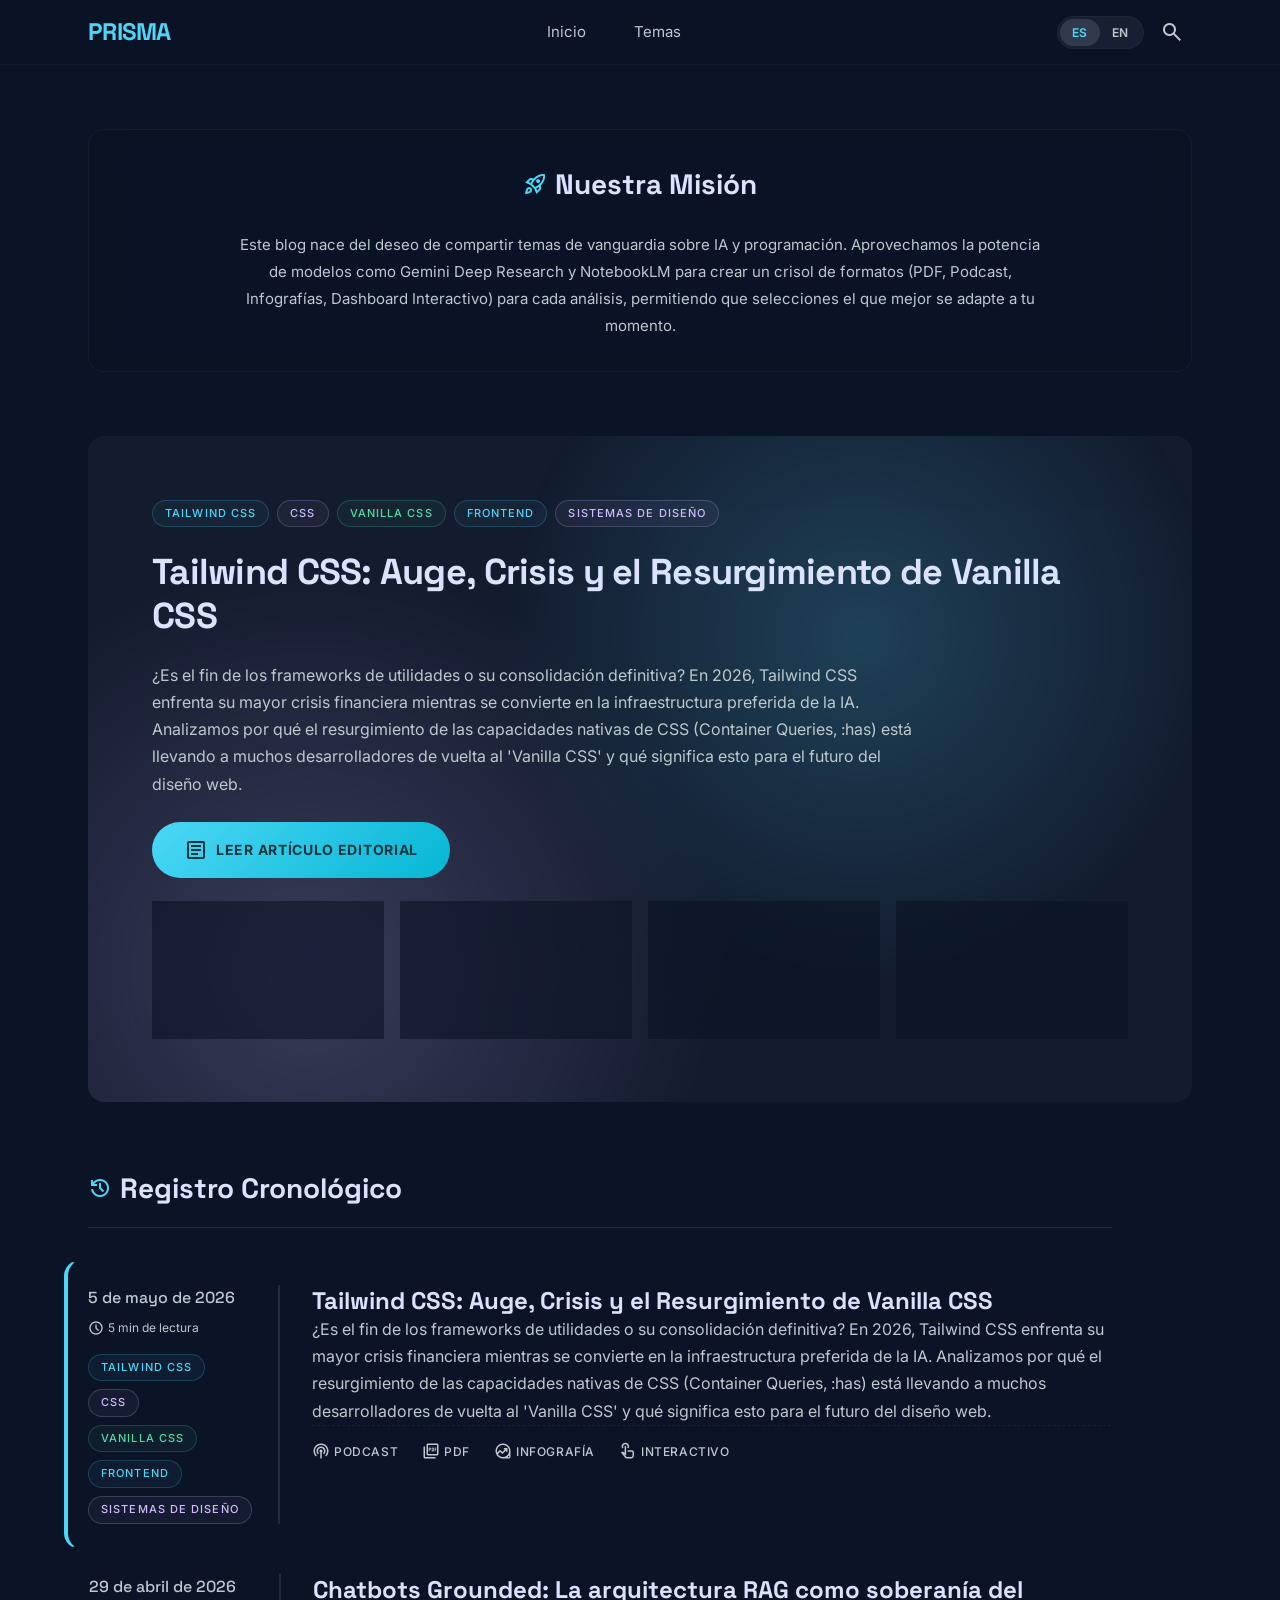
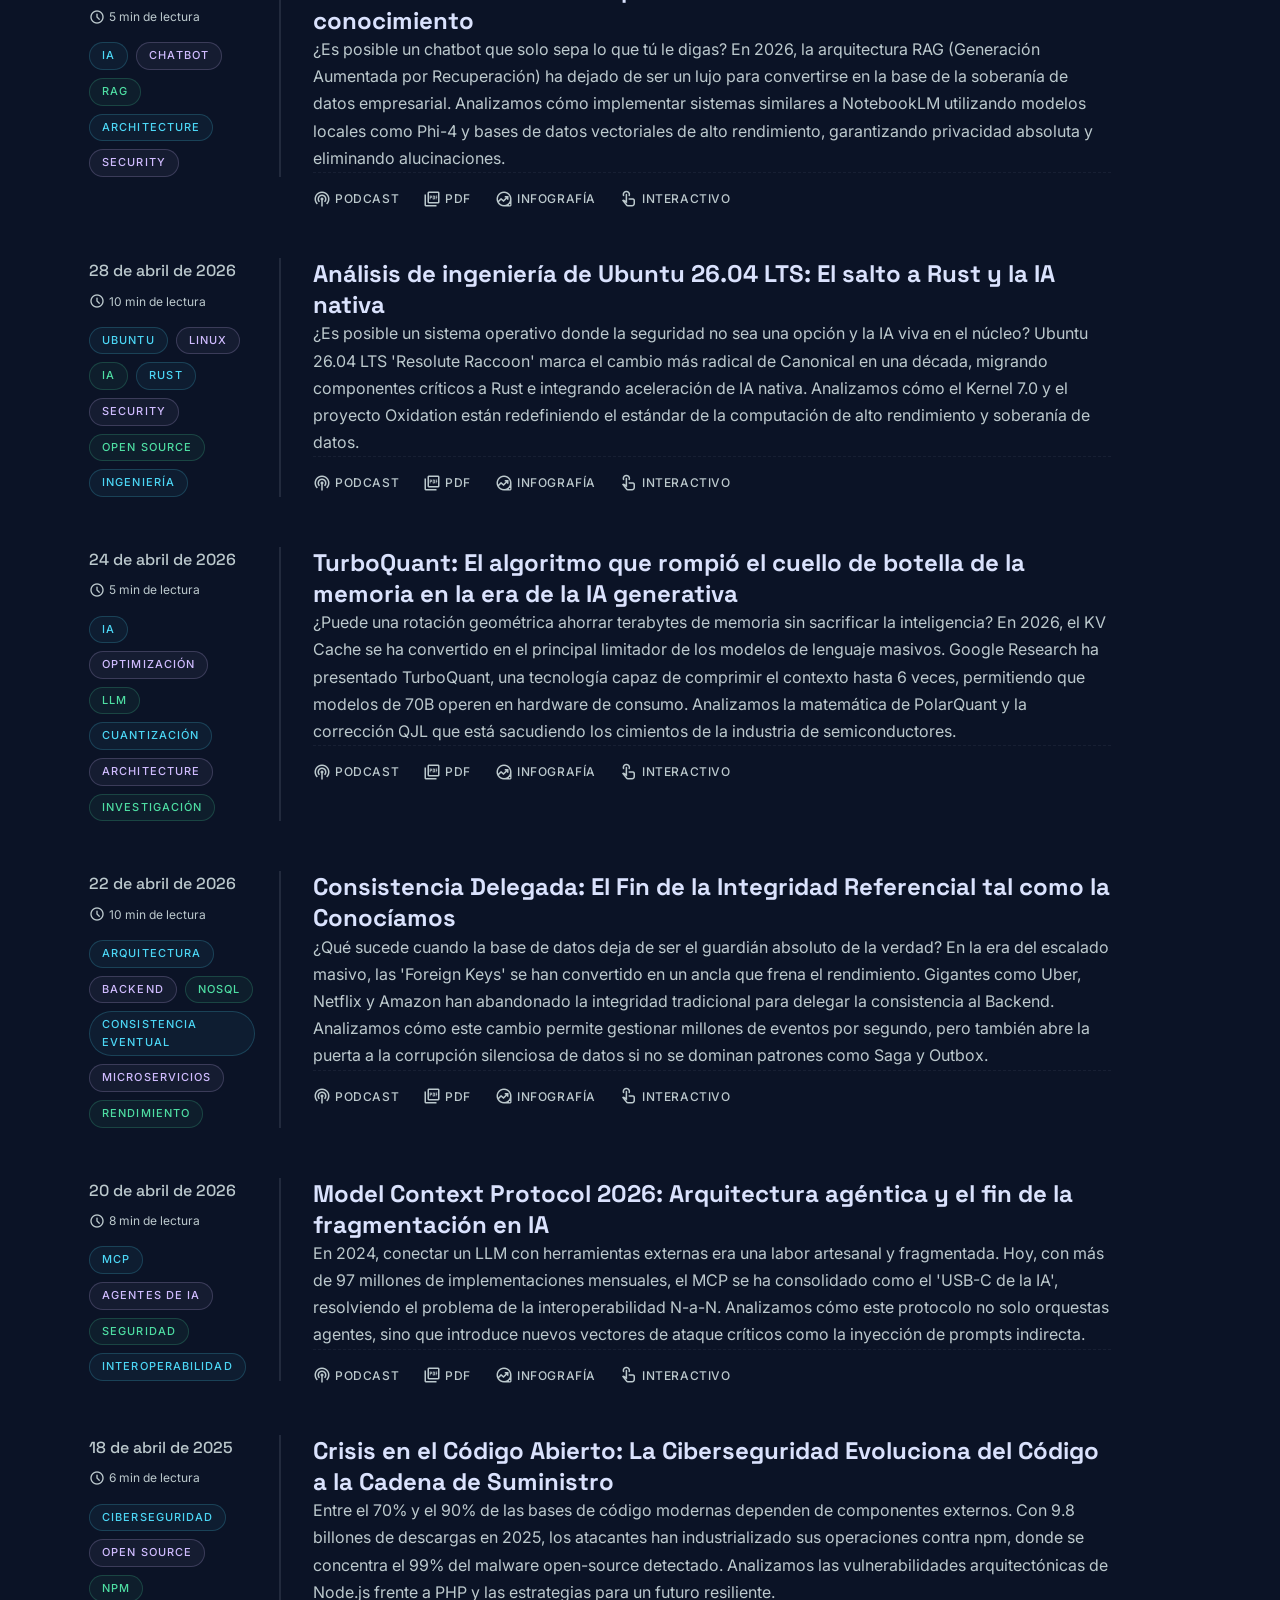
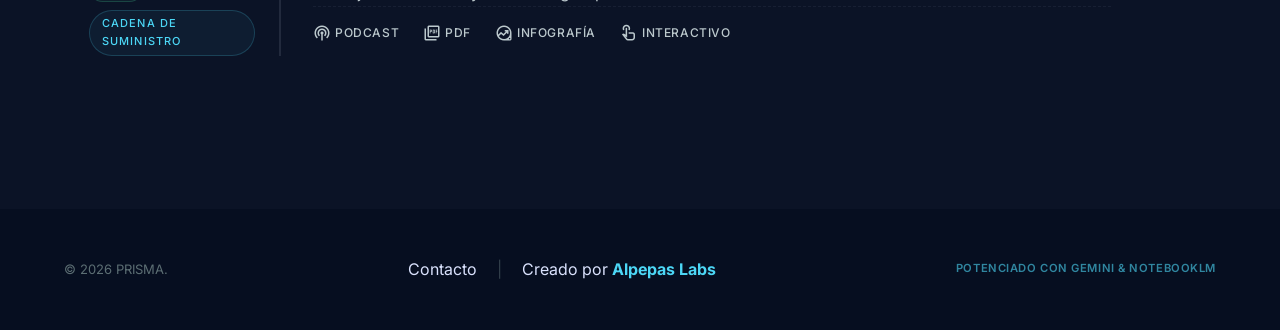
==== index.html @ 05cab22c "feat: add date filtering to topics page, optimize caching strategy with _headers and updated Service" ====
<!DOCTYPE html>
<html lang="es">
<head>
  <meta charset="utf-8" />
  <meta name="viewport" content="width=device-width, initial-scale=1.0" />
  <title id="page-title">PRISMA — Análisis Técnico en Programación e IA</title>
  <meta name="description" content="PRISMA es una biblioteca digital de análisis técnicos sobre programación e inteligencia artificial. Contenido disponible en múltiples formatos: artículo, podcast, PDF e infografía." id="meta-desc" />

  <!-- Open Graph / Social Media -->
  <meta property="og:type" content="website" />
  <meta property="og:title" content="PRISMA — Análisis Técnico en Programación e IA" id="og-title" />
  <meta property="og:description" content="Biblioteca digital de análisis técnicos sobre programación e inteligencia artificial." id="og-desc" />
  <meta property="og:url" content="https://prisma.alpepaslabs.com/" id="og-url" />
  <meta property="og:image" content="https://prisma.alpepaslabs.com/assets/logo.png" id="og-image" />
  <meta property="og:image:width" content="1200" />
  <meta property="og:image:height" content="630" />
  <link rel="canonical" href="https://prisma.alpepaslabs.com/" />
  
  <meta name="twitter:card" content="summary_large_image" />
  <meta name="twitter:title" content="PRISMA — Análisis Técnico en Programación e IA" id="tw-title" />
  <meta name="twitter:description" content="Biblioteca digital de análisis técnicos sobre programación e inteligencia artificial." id="tw-desc" />
  <meta name="twitter:image" content="https://prisma.alpepaslabs.com/assets/logo.png" id="tw-image" />

  <!-- Fonts & Icons -->
  <link rel="preconnect" href="https://fonts.googleapis.com" />
  <link rel="preconnect" href="https://fonts.gstatic.com" crossorigin />

  <!-- Fonts -->
  <link rel="preconnect" href="https://fonts.googleapis.com">
  <link rel="preconnect" href="https://fonts.gstatic.com" crossorigin>
  <link href="https://fonts.googleapis.com/css2?family=Inter:wght@400;500;600&family=Space+Grotesk:wght@400;500;600;700&display=swap" rel="stylesheet">

  <link href="https://fonts.googleapis.com/css2?family=Material+Symbols+Outlined:wght,FILL@100..700,0..1&display=swap" rel="stylesheet" />

  <!-- Favicons -->
  <link rel="icon" type="image/png" href="assets/favicon.png?v=1" />
  <link rel="apple-touch-icon" href="assets/logo.png?v=1" />

  <link rel="manifest" href="manifest.json" />
  <meta name="theme-color" content="#0a0c10" />

  <!-- Styles -->
  <link rel="stylesheet" href="css/styles.css?v=27" />
</head>
<body data-page="home">

  <div id="app-header"></div>

  <!-- Mission Section -->
  <section class="site-main" style="padding-bottom: 0;">
    <div class="glass-panel" style="padding: var(--space-xl); border-radius: var(--radius-xl); border: 1px solid rgba(61, 73, 76, 0.2); text-align: center;">
      <h2 class="section-title" style="justify-content: center; border: none; margin-bottom: var(--space-sm);">
        <span class="material-symbols-outlined">rocket_launch</span>
        <span data-i18n="mission_title">Nuestra Misión</span>
      </h2>
      <p style="color: var(--on-surface-variant); max-width: 800px; margin: 0 auto; line-height: 1.8; font-size: 0.9375rem;" data-i18n="mission_text">
        Este blog nace del deseo de compartir temas de vanguardia sobre IA y programación...
      </p>
    </div>
  </section>

  <!-- Main Content -->
  <main class="site-main">
    <!-- Hero: Featured Article -->
    <section class="hero" id="hero-section" aria-label="Featured Article">
      <!-- Skeleton shown until JS renders content -->
      <div class="skeleton-hero" id="hero-skeleton">
        <div class="skeleton skeleton-tag"></div>
        <div class="skeleton skeleton-title"></div>
        <div class="skeleton skeleton-title-2"></div>
        <div class="skeleton skeleton-summary"></div>
        <div class="skeleton skeleton-summary-2"></div>
        <div class="skeleton skeleton-button"></div>
        <div class="skeleton-formats">
          <div class="skeleton skeleton-format-card"></div>
          <div class="skeleton skeleton-format-card"></div>
          <div class="skeleton skeleton-format-card"></div>
          <div class="skeleton skeleton-format-card"></div>
        </div>
      </div>
    </section>

    <!-- Chronological Log -->
    <section class="chrono-log" aria-label="Article List">
      <h2 class="section-title">
        <span class="material-symbols-outlined">history</span>
        <span data-i18n="section_chronolog">Registro Cronológico</span>
      </h2>
      <div id="chrono-log-list">
        <!-- Skeleton entries -->
        <div class="skeleton-entry" id="chrono-skeleton">
          <div class="skeleton skeleton-meta"></div>
          <div class="skeleton skeleton-h3"></div>
          <div class="skeleton skeleton-line"></div>
          <div class="skeleton skeleton-line-2"></div>
        </div>
        <div class="skeleton-entry">
          <div class="skeleton skeleton-meta"></div>
          <div class="skeleton skeleton-h3" style="width:55%"></div>
          <div class="skeleton skeleton-line"></div>
          <div class="skeleton skeleton-line-2" style="width:65%"></div>
        </div>
        <div class="skeleton-entry">
          <div class="skeleton skeleton-meta"></div>
          <div class="skeleton skeleton-h3" style="width:65%"></div>
          <div class="skeleton skeleton-line"></div>
          <div class="skeleton skeleton-line-2" style="width:50%"></div>
        </div>
      </div>
    </section>
  </main>

  <div id="app-footer"></div>

  <!-- Scripts -->
  <script>
    if ('serviceWorker' in navigator) {
      window.addEventListener('load', () => {
        navigator.serviceWorker.register('/sw.js').catch(err => console.error('SW error', err));
      });
    }
  </script>
  <script src="js/i18n.js?v=27"></script>
  <script type="module" src="js/app.js?v=27"></script>
</body>
</html>
---- css/styles.css ----
/* ============================================
   PRISMA — Design System "The Neon Library"
   ============================================ */

/* --- Google Fonts --- */


/* --- Design Tokens --- */
:root {
  /* Colors - Foundation */
  --background: #0b1326;
  --surface: #0b1326;
  --surface-dim: #0b1326;
  --surface-container-lowest: #060e20;
  --surface-container-low: #131b2e;
  --surface-container: #171f33;
  --surface-container-high: #222a3d;
  --surface-container-highest: #2d3449;
  --surface-bright: #31394d;
  --surface-variant: #2d3449;

  /* Colors - Accents */
  --primary: #4cd7f6;           /* Cyan Spark */
  --primary-container: #06b6d4;
  --on-primary: #003640;
  --on-primary-container: #00424f;

  --secondary: #d0bcff;         /* Electric Orchid */
  --secondary-container: #571bc1;
  --on-secondary: #3c0091;

  --tertiary: #4edea3;          /* Code Emerald */
  --tertiary-container: #1bbd85;
  --on-tertiary: #003824;

  /* Colors - Text */
  --on-surface: #dae2fd;
  --on-surface-variant: #bcc9cd;
  --on-background: #dae2fd;

  /* Colors - Utility */
  --outline: #5c6e73;
  --outline-variant: #3d494c;
  
  --error: #ffb4ab;
  --on-error: #690005;
  --success: #2dd4bf;
  --on-success: #003730;
  --warning: #fde68a;
  --on-warning: #453700;
  --error-container: #93000a;
  --inverse-surface: #dae2fd;
  --inverse-on-surface: #283044;
  --inverse-primary: #00687a;
  --surface-tint: #4cd7f6;

  /* Typography */
  --font-headline: 'Space Grotesk', sans-serif;
  --font-body: 'Inter', sans-serif;
  --font-label: 'Inter', sans-serif;

  /* Spacing */
  --space-xs: 0.25rem;
  --space-sm: 0.5rem;
  --space-md: 1rem;
  --space-lg: 1.5rem;
  --space-xl: 2rem;
  --space-2xl: 3rem;
  --space-3xl: 4rem;

  /* Text Sizes */
  --text-xs: 0.75rem;
  --text-sm: 0.875rem;
  --text-base: 1rem;
  --text-lg: 1.125rem;
  --text-xl: 1.25rem;
  --text-2xl: 1.5rem;
  --text-3xl: 1.875rem;
  --text-4xl: 2.25rem;

  /* Border Radius */
  --radius-sm: 0.25rem;
  --radius-md: 0.5rem;
  --radius-lg: 0.75rem;
  --radius-xl: 1rem;
  --radius-full: 9999px;

  /* Shadows */
  --shadow-ambient: 0 20px 40px rgba(6, 14, 32, 0.4);
  --shadow-glow-primary: 0 0 20px rgba(76, 215, 246, 0.4);
  --shadow-glow-primary-subtle: 0 0 20px rgba(76, 215, 246, 0.15);

  /* Transitions */
  --transition-fast: 150ms ease;
  --transition-normal: 300ms ease;
  --transition-slow: 500ms ease;

  /* Layout */
  --max-width: 72rem;
  --header-height: 4rem;
}

/* --- Reset & Base --- */
*,
*::before,
*::after {
  box-sizing: border-box;
  margin: 0;
  padding: 0;
}

html {
  scroll-behavior: smooth;
  -webkit-font-smoothing: antialiased;
  -moz-osx-font-smoothing: grayscale;
}

body {
  font-family: var(--font-body);
  background-color: var(--background);
  color: var(--on-surface);
  min-height: 100vh;
  display: flex;
  flex-direction: column;
  line-height: 1.6;
  overflow-x: hidden;
}

::selection {
  background-color: rgba(6, 182, 212, 0.3);
  color: var(--primary);
}

a {
  color: inherit;
  text-decoration: none;
}

img {
  max-width: 100%;
  height: auto;
  display: block;
}

button {
  font-family: inherit;
  cursor: pointer;
  border: none;
  background: none;
  color: inherit;
}

ul, ol {
  list-style: none;
}

/* --- Reading Progress Bar --- */
.reading-progress {
  position: fixed;
  top: 0;
  left: 0;
  width: 0%;
  height: 3px;
  background: linear-gradient(90deg, var(--primary), var(--secondary));
  z-index: 1000;
  transition: width 50ms linear;
}

/* --- Header --- */
.site-header {
  position: sticky;
  top: 0;
  z-index: 100;
  background-color: rgba(11, 19, 38, 0.8);
  backdrop-filter: blur(20px);
  -webkit-backdrop-filter: blur(20px);
  border-bottom: 1px solid rgba(61, 73, 76, 0.15);
}

.header-inner {
  display: flex;
  justify-content: space-between;
  align-items: center;
  padding: var(--space-md) var(--space-lg);
  max-width: var(--max-width);
  margin: 0 auto;
  width: 100%;
  height: var(--header-height);
}

.site-logo {
  font-family: var(--font-headline);
  font-size: 1.5rem;
  font-weight: 700;
  color: var(--primary);
  letter-spacing: -0.03em;
}

/* Desktop Nav */
.nav-desktop {
  display: none;
  gap: var(--space-xl);
  align-items: center;
}

.nav-link {
  font-family: var(--font-body);
  font-size: 0.9375rem;
  color: var(--on-surface-variant);
  padding: var(--space-xs) var(--space-sm);
  border-radius: var(--radius-md);
  transition: color var(--transition-normal), background-color var(--transition-normal);
  position: relative;
}

.nav-link:hover,
.nav-link.active {
  color: var(--primary);
}

.nav-link.active::after {
  content: '';
  position: absolute;
  bottom: -2px;
  left: var(--space-sm);
  right: var(--space-sm);
  height: 2px;
  background-color: var(--primary);
  border-radius: var(--radius-full);
}

/* Header Actions */
.header-actions {
  display: flex;
  align-items: center;
  gap: var(--space-sm);
}

/* Language Switcher - Glass Pill */
.lang-switcher {
  display: flex;
  align-items: center;
  background-color: rgba(34, 42, 61, 0.6);
  backdrop-filter: blur(10px);
  border-radius: var(--radius-full);
  padding: 2px;
  border: 1px solid rgba(61, 73, 76, 0.2);
}

.lang-btn {
  font-family: var(--font-label);
  font-size: 0.75rem;
  font-weight: 600;
  letter-spacing: 0.05em;
  padding: 0.375rem 0.75rem;
  border-radius: var(--radius-full);
  color: var(--on-surface-variant);
  transition: all var(--transition-fast);
}

.lang-btn.active {
  background-color: var(--surface-bright);
  color: var(--primary);
}

.lang-btn:hover:not(.active) {
  color: var(--on-surface);
}

/* Icon Button */
.icon-btn {
  display: flex;
  align-items: center;
  justify-content: center;
  width: 2.5rem;
  height: 2.5rem;
  border-radius: var(--radius-full);
  color: var(--on-surface-variant);
  transition: all var(--transition-normal);
}

.icon-btn:hover {
  color: var(--primary);
  background-color: var(--surface-container-high);
}

/* Hamburger Menu */
.hamburger {
  display: flex;
  flex-direction: column;
  gap: 5px;
  width: 24px;
  cursor: pointer;
  z-index: 200;
}

.hamburger span {
  display: block;
  width: 100%;
  height: 2px;
  background-color: var(--on-surface-variant);
  border-radius: 2px;
  transition: all var(--transition-normal);
}

.hamburger.open span:nth-child(1) {
  transform: rotate(45deg) translate(5px, 5px);
}

.hamburger.open span:nth-child(2) {
  opacity: 0;
}

.hamburger.open span:nth-child(3) {
  transform: rotate(-45deg) translate(5px, -5px);
}

/* Mobile Nav Overlay */
.nav-mobile {
  display: none;
  position: fixed;
  inset: 0;
  background-color: rgba(11, 19, 38, 0.95);
  backdrop-filter: blur(20px);
  z-index: 150;
  flex-direction: column;
  justify-content: center;
  align-items: center;
  gap: var(--space-2xl);
}

.nav-mobile.open {
  display: flex;
}

.nav-mobile .nav-link {
  font-family: var(--font-headline);
  font-size: 2rem;
  font-weight: 600;
}

/* --- Main Content --- */
.site-main {
  flex-grow: 1;
  width: 100%;
  max-width: var(--max-width);
  margin: 0 auto;
  padding: var(--space-2xl) var(--space-lg);
}

/* --- Hero Section --- */
.hero {
  position: relative;
  border-radius: var(--radius-xl);
  overflow: hidden;
  background-color: var(--surface-container-low);
  padding: var(--space-3xl) var(--space-xl);
  display: flex;
  flex-direction: column;
  gap: var(--space-2xl);
  isolation: isolate;
  margin-bottom: var(--space-3xl);
}

.hero-bg {
  position: absolute;
  inset: 0;
  z-index: -1;
  opacity: 0.2;
  pointer-events: none;
  background-image:
    radial-gradient(circle at 70% 30%, var(--primary) 0%, transparent 40%),
    radial-gradient(circle at 20% 80%, var(--secondary) 0%, transparent 40%);
}

.hero-content {
  flex: 1;
  display: flex;
  flex-direction: column;
  gap: var(--space-lg);
}

.hero-formats {
  display: flex;
  flex-direction: column;
  gap: var(--space-md);
}

.hero-title {
  font-family: var(--font-headline);
  font-size: clamp(1.5rem, 3.5vw, 2.25rem);
  font-weight: 700;
  letter-spacing: -0.02em;
  line-height: 1.2;
  color: var(--on-surface);
}

.hero-title .gradient-text {
  background: linear-gradient(135deg, var(--primary), var(--secondary));
  -webkit-background-clip: text;
  background-clip: text;
  -webkit-text-fill-color: transparent;
}

.hero-summary {
  font-size: 1rem;
  color: var(--on-surface-variant);
  line-height: 1.7;
  max-width: 48rem;
}

/* Tags */
.tags {
  display: flex;
  flex-wrap: wrap;
  gap: var(--space-sm);
}

.tag {
  font-family: var(--font-label);
  font-size: 0.6875rem;
  font-weight: 500;
  letter-spacing: 0.1em;
  text-transform: uppercase;
  padding: 0.25rem 0.75rem;
  border-radius: var(--radius-full);
  border: 1px solid;
  transition: all var(--transition-normal);
}

.tag--primary {
  color: var(--primary);
  border-color: rgba(76, 215, 246, 0.2);
  background-color: rgba(76, 215, 246, 0.05);
}

.tag--secondary {
  color: var(--secondary);
  border-color: rgba(208, 188, 255, 0.2);
  background-color: rgba(208, 188, 255, 0.05);
}

.tag--tertiary {
  color: var(--tertiary);
  border-color: rgba(78, 222, 163, 0.2);
  background-color: rgba(78, 222, 163, 0.05);
}

/* Buttons */
.btn-primary {
  display: inline-flex;
  align-items: center;
  gap: var(--space-sm);
  font-family: var(--font-label);
  font-weight: 700;
  font-size: 0.875rem;
  letter-spacing: 0.05em;
  text-transform: uppercase;
  padding: 1rem 2rem;
  border-radius: var(--radius-full);
  background: linear-gradient(135deg, var(--primary), var(--primary-container));
  color: var(--on-primary);
  transition: all var(--transition-normal);
  border: none;
  cursor: pointer;
}

.btn-primary:hover {
  box-shadow: var(--shadow-glow-primary);
  transform: translateY(-1px);
}

/* Format Card (in hero) */
.format-card {
  display: flex;
  align-items: center;
  gap: var(--space-lg);
  padding: var(--space-lg);
  border-radius: var(--radius-xl);
  background-color: rgba(11, 19, 38, 0.6);
  backdrop-filter: blur(20px);
  border: 1px solid rgba(61, 73, 76, 0.3);
  transition: all var(--transition-normal);
  cursor: pointer;
  flex: 1;
  min-width: 200px;
}

.format-card:hover {
  border-color: rgba(76, 215, 246, 0.5);
  box-shadow: var(--shadow-glow-primary-subtle);
}

.format-card__icon {
  display: flex;
  align-items: center;
  justify-content: center;
  width: 3.5rem;
  height: 3.5rem;
  border-radius: var(--radius-lg);
  background-color: rgba(76, 215, 246, 0.1);
  color: var(--primary);
  font-size: 1.75rem;
  transition: background-color var(--transition-normal);
}

.format-card:hover .format-card__icon {
  background-color: rgba(76, 215, 246, 0.2);
}

.format-card__title {
  font-family: var(--font-headline);
  font-size: 1.125rem;
  font-weight: 700;
  color: var(--on-surface);
}

.format-card__subtitle {
  font-family: var(--font-label);
  font-size: 0.75rem;
  font-weight: 500;
  letter-spacing: 0.1em;
  text-transform: uppercase;
  color: var(--on-surface-variant);
}

.format-card__arrow {
  margin-left: auto;
  color: var(--primary);
  opacity: 0;
  transition: opacity var(--transition-normal);
}

.format-card:hover .format-card__arrow {
  opacity: 1;
}

/* Format card disabled state */
.format-card--disabled {
  opacity: 0.4;
  pointer-events: none;
}

.format-card--disabled .format-card__icon {
  background-color: rgba(134, 147, 151, 0.1);
  color: var(--outline);
}

/* --- Chronological Log --- */
.chrono-log {
  display: flex;
  flex-direction: column;
  gap: var(--space-xl);
  max-width: 64rem;
}

.section-title {
  font-family: var(--font-headline);
  font-size: 1.75rem;
  font-weight: 700;
  color: var(--on-surface);
  display: flex;
  align-items: center;
  gap: var(--space-sm);
  padding-bottom: var(--space-md);
  border-bottom: 1px solid var(--surface-container-high);
}

.section-title .material-symbols-outlined {
  color: var(--primary);
}

/* Article Entry */
.article-entry {
  display: flex;
  flex-direction: column;
  gap: var(--space-lg);
  padding: var(--space-lg);
  margin-left: calc(-1 * var(--space-lg));
  margin-right: calc(-1 * var(--space-lg));
  border-radius: var(--radius-xl);
  border: 1px solid transparent;
  transition: all var(--transition-normal);
  cursor: pointer;
}

.article-entry:hover {
  background-color: var(--surface-container-low);
  border-color: rgba(61, 73, 76, 0.15);
}

.article-entry__meta {
  display: flex;
  flex-direction: column;
  gap: var(--space-sm);
}

.article-entry__date {
  font-family: var(--font-headline);
  font-size: 1rem;
  font-weight: 500;
  color: var(--on-surface-variant);
  transition: color var(--transition-normal);
}

.article-entry:hover .article-entry__date {
  color: var(--primary);
}

.article-entry__reading-time {
  font-family: var(--font-label);
  font-size: 0.75rem;
  color: var(--on-surface-variant);
  display: flex;
  align-items: center;
  gap: var(--space-xs);
}

.article-entry__reading-time .material-symbols-outlined {
  font-size: 1rem;
}

.article-entry__title {
  font-family: var(--font-headline);
  font-size: 1.5rem;
  font-weight: 700;
  color: var(--on-surface);
  transition: color var(--transition-normal);
  line-height: 1.3;
}

.article-entry:hover .article-entry__title {
  color: var(--primary);
}

.article-entry__summary {
  font-family: var(--font-body);
  color: var(--on-surface-variant);
  line-height: 1.7;
}

/* Format Indicators */
.format-indicators {
  display: flex;
  flex-wrap: wrap;
  align-items: center;
  gap: var(--space-lg);
  padding-top: var(--space-md);
  border-top: 1px dashed var(--surface-container);
}

.format-indicator {
  display: flex;
  align-items: center;
  gap: var(--space-xs);
  font-family: var(--font-label);
  font-size: 0.75rem;
  font-weight: 500;
  letter-spacing: 0.05em;
  text-transform: uppercase;
  transition: color var(--transition-normal);
}

.format-indicator--active {
  color: var(--on-surface-variant);
}

.format-indicator--active:hover {
  color: var(--secondary);
}

.format-indicator--inactive {
  color: rgba(134, 147, 151, 0.4);
}

.format-indicator .material-symbols-outlined {
  font-size: 1.125rem;
}

/* Accent Bar on featured cards */
.article-entry--featured {
  border-left: 4px solid var(--primary);
  padding-left: calc(var(--space-lg) - 4px);
}

/* --- Footer --- */
.site-footer {
  margin-top: var(--space-3xl);
  padding: var(--space-2xl) var(--space-lg);
  background-color: var(--surface-container-lowest);
}

.footer-inner {
  display: flex;
  flex-direction: column;
  gap: var(--space-md);
  max-width: var(--max-width);
  margin: 0 auto;
  width: 100%;
  align-items: center;
  text-align: center;
}

@media (min-width: 768px) {
  .footer-inner {
    flex-direction: row;
    justify-content: space-between;
    gap: var(--space-xl);
  }
}

.footer-links {
  display: flex;
  flex-wrap: wrap;
  justify-content: center;
  align-items: center;
  gap: var(--space-sm);
}

@media (min-width: 480px) {
  .footer-links {
    gap: var(--space-md);
  }
}

.footer-divider {
  display: none;
  color: var(--outline-variant);
}

@media (min-width: 480px) {
  .footer-divider {
    display: inline;
  }
}

.footer-logo {
  font-family: var(--font-headline);
  font-weight: 700;
  font-size: 1.25rem;
  color: var(--on-surface);
}



.footer-link {
  font-size: 0.875rem;
  color: var(--on-surface-variant);
  transition: color var(--transition-normal);
}

.footer-link:hover {
  color: var(--primary);
}

.footer-copyright {
  font-family: var(--font-label);
  font-size: 0.8125rem;
  color: var(--outline);
}

/* --- Utility Classes --- */
.glass-panel {
  background-color: rgba(11, 19, 38, 0.6);
  backdrop-filter: blur(20px);
  -webkit-backdrop-filter: blur(20px);
}

.text-glow {
  text-shadow: 0 0 10px rgba(76, 215, 246, 0.5);
}

.sr-only {
  position: absolute;
  width: 1px;
  height: 1px;
  padding: 0;
  margin: -1px;
  overflow: hidden;
  clip: rect(0, 0, 0, 0);
  white-space: nowrap;
  border: 0;
}

/* Material Symbols config */
.material-symbols-outlined {
  font-variation-settings: 'FILL' 0, 'wght' 400, 'GRAD' 0, 'opsz' 24;
}

/* --- Page Transitions --- */
.page-fade-in {
  animation: fadeIn var(--transition-slow) ease-out;
}

@keyframes fadeIn {
  from { opacity: 0; transform: translateY(8px); }
  to { opacity: 1; transform: translateY(0); }
}

/* --- Responsive --- */
@media (min-width: 768px) {
  .nav-desktop {
    display: flex;
  }

  .hamburger {
    display: none;
  }

  .hero {
    padding: var(--space-3xl);
  }

  .hero-formats {
    flex-direction: row;
    flex-wrap: wrap;
  }

  .article-entry {
    flex-direction: row;
    gap: var(--space-xl);
    align-items: flex-start;
  }

  .article-entry__meta {
    width: 12rem;
    flex-shrink: 0;
    padding-right: var(--space-lg);
    border-right: 2px solid var(--surface-container-high);
  }

  .footer-inner {
    flex-direction: row;
    justify-content: space-between;
    text-align: left;
  }

}

@media (min-width: 1024px) {
  .site-main {
    padding: var(--space-3xl) var(--space-lg);
  }

  .hero {
    padding: var(--space-3xl) 4rem;
  }

}

/* ===========================================
   ARTICLE DETAIL PAGE
   =========================================== */

/* Layout */
.article-detail {
  display: flex;
  flex-direction: column;
  gap: var(--space-2xl);
}

.article-detail__main {
  flex: 1;
  min-width: 0;
}

.article-detail__sidebar {
  display: flex;
  flex-direction: column;
  gap: var(--space-lg);
}

/* Article Header */
.article-header {
  margin-bottom: var(--space-2xl);
}

.article-header__meta {
  display: flex;
  flex-wrap: wrap;
  align-items: center;
  gap: var(--space-md);
  margin-bottom: var(--space-lg);
  color: var(--on-surface-variant);
  font-family: var(--font-label);
  font-size: 0.875rem;
}

.article-header__meta-item {
  display: flex;
  align-items: center;
  gap: var(--space-xs);
}

.article-header__meta-item .material-symbols-outlined {
  font-size: 1.125rem;
}

.article-header__title {
  font-family: var(--font-headline);
  font-size: clamp(1.5rem, 3vw, 2.25rem);
  font-weight: 700;
  letter-spacing: -0.02em;
  line-height: 1.2;
  color: var(--on-surface);
  margin-bottom: var(--space-lg);
}

/* Prose — Rendered Markdown Content */
.prose {
  font-family: var(--font-body);
  font-size: 1.0625rem;
  line-height: 1.8;
  color: var(--on-surface-variant);
}

.prose h2 {
  font-family: var(--font-headline);
  font-size: 1.5rem;
  font-weight: 700;
  color: var(--on-surface);
  margin-top: var(--space-2xl);
  margin-bottom: var(--space-md);
  letter-spacing: -0.01em;
}

.prose h3 {
  font-family: var(--font-headline);
  font-size: 1.25rem;
  font-weight: 600;
  color: var(--on-surface);
  margin-top: var(--space-xl);
  margin-bottom: var(--space-sm);
}

.prose p {
  margin-bottom: var(--space-lg);
}

.prose strong {
  color: var(--on-surface);
  font-weight: 600;
}

.prose em {
  color: var(--primary);
  font-style: italic;
}

.prose a {
  color: var(--primary);
  text-decoration: underline;
  text-decoration-color: rgba(76, 215, 246, 0.3);
  text-underline-offset: 3px;
  transition: text-decoration-color var(--transition-normal);
}

.prose a:hover {
  text-decoration-color: var(--primary);
}

.prose ul,
.prose ol {
  margin-bottom: var(--space-lg);
  padding-left: var(--space-xl);
}

.prose ul {
  list-style: disc;
}

.prose ol {
  list-style: decimal;
}

.prose li {
  margin-bottom: var(--space-sm);
}

.prose blockquote {
  border-left: 4px solid var(--primary);
  padding: var(--space-md) var(--space-lg);
  margin: var(--space-lg) 0;
  background-color: var(--surface-container-low);
  border-radius: 0 var(--radius-md) var(--radius-md) 0;
  color: var(--on-surface);
  font-style: italic;
}

.prose code {
  font-family: 'JetBrains Mono', 'Fira Code', monospace;
  font-size: 0.875em;
  background-color: var(--surface-container-low);
  color: var(--tertiary);
  padding: 0.15em 0.4em;
  border-radius: var(--radius-sm);
}

.prose pre {
  background-color: var(--surface-container-lowest);
  border-top: 3px solid var(--tertiary);
  border-radius: var(--radius-md);
  padding: var(--space-lg);
  overflow-x: auto;
  margin-bottom: var(--space-lg);
}

.prose pre code {
  background: none;
  padding: 0;
  font-size: 0.875rem;
  color: var(--on-surface-variant);
}

/* Sidebar Cards */
.sidebar-card {
  background-color: var(--surface-container);
  border-radius: var(--radius-xl);
  border: 1px solid rgba(61, 73, 76, 0.2);
  overflow: hidden;
  transition: border-color var(--transition-normal);
}

.sidebar-card:hover {
  border-color: rgba(76, 215, 246, 0.3);
}

.sidebar-card__header {
  padding: var(--space-md) var(--space-lg);
  display: flex;
  justify-content: space-between;
  align-items: center;
}

.sidebar-card__label {
  font-family: var(--font-label);
  font-size: 0.6875rem;
  font-weight: 600;
  letter-spacing: 0.1em;
  text-transform: uppercase;
  color: var(--primary);
  background-color: rgba(76, 215, 246, 0.1);
  padding: 0.25rem 0.625rem;
  border-radius: var(--radius-full);
}

.sidebar-card__label--secondary {
  color: var(--secondary);
  background-color: rgba(208, 188, 255, 0.1);
}

.sidebar-card__label--tertiary {
  color: var(--tertiary);
  background-color: rgba(78, 222, 163, 0.1);
}

.sidebar-card__icon {
  color: var(--on-surface-variant);
}

.sidebar-card__body {
  padding: 0 var(--space-lg) var(--space-lg);
}

.sidebar-card__title {
  font-family: var(--font-headline);
  font-size: 1.125rem;
  font-weight: 700;
  color: var(--on-surface);
  margin-bottom: var(--space-xs);
}

.sidebar-card__subtitle {
  font-family: var(--font-label);
  font-size: 0.8125rem;
  color: var(--on-surface-variant);
  margin-bottom: var(--space-md);
}

.sidebar-card__description {
  font-size: 0.875rem;
  color: var(--on-surface-variant);
  line-height: 1.6;
  text-align: center;
  margin-bottom: var(--space-md);
}

/* Spotify Embed Container */
.spotify-embed {
  padding: 0 var(--space-lg) var(--space-lg);
}

.spotify-embed iframe {
  border-radius: var(--radius-lg);
}

/* Infographic preview */
.infographic-preview {
  padding: 0 var(--space-lg);
  margin-bottom: var(--space-md);
  cursor: pointer;
}

.infographic-preview img {
  border-radius: var(--radius-md);
  opacity: 0.7;
  transition: opacity var(--transition-normal);
  width: 100%;
  height: 120px;
  object-fit: cover;
}

.infographic-preview:hover img {
  opacity: 1;
}

.infographic-expand-btn {
  display: flex;
  align-items: center;
  justify-content: center;
  gap: var(--space-xs);
  width: 100%;
  padding: var(--space-sm);
  font-family: var(--font-label);
  font-size: 0.8125rem;
  color: var(--on-surface-variant);
  background-color: var(--surface-container-high);
  border-radius: var(--radius-md);
  transition: all var(--transition-normal);
  cursor: pointer;
  border: none;
  margin: 0 var(--space-lg) var(--space-lg);
}

.infographic-expand-btn:hover {
  color: var(--primary);
  background-color: var(--surface-container-highest);
}

.infographic-expand-btn .material-symbols-outlined {
  font-size: 1.125rem;
}

/* PDF card */
.pdf-card__icon-large {
  display: flex;
  justify-content: center;
  padding: var(--space-lg) 0 var(--space-md);
}

.pdf-card__icon-large .material-symbols-outlined {
  font-size: 3rem;
  color: var(--primary);
  opacity: 0.6;
}

.pdf-card__title {
  font-family: var(--font-headline);
  font-size: 1.125rem;
  font-weight: 700;
  color: var(--on-surface);
  text-align: center;
  margin-bottom: var(--space-xs);
}

.btn-download {
  display: flex;
  align-items: center;
  justify-content: center;
  gap: var(--space-sm);
  width: 100%;
  padding: 0.75rem var(--space-lg);
  font-family: var(--font-label);
  font-weight: 700;
  font-size: 0.875rem;
  letter-spacing: 0.03em;
  border-radius: var(--radius-lg);
  background: linear-gradient(135deg, var(--primary), var(--primary-container));
  color: var(--on-primary);
  transition: all var(--transition-normal);
  cursor: pointer;
  border: none;
}

.btn-download:hover {
  box-shadow: var(--shadow-glow-primary);
  transform: translateY(-1px);
}

.btn-web-version {
  display: block;
  text-align: center;
  font-family: var(--font-label);
  font-size: 0.8125rem;
  color: var(--on-surface-variant);
  padding: var(--space-sm) 0;
  transition: color var(--transition-normal);
}

.btn-web-version:hover {
  color: var(--primary);
}

/* Lightbox */
.lightbox {
  display: none;
  position: fixed;
  inset: 0;
  z-index: 500;
  background-color: rgba(6, 14, 32, 0.92);
  backdrop-filter: blur(8px);
  justify-content: center;
  align-items: center;
  padding: var(--space-xl);
  cursor: zoom-out;
}

.lightbox.open {
  display: flex;
}

.lightbox img {
  max-width: 95%;
  max-height: 90vh;
  border-radius: var(--radius-lg);
  box-shadow: var(--shadow-ambient);
}

.lightbox__close {
  position: absolute;
  top: var(--space-lg);
  right: var(--space-lg);
  color: var(--on-surface);
  font-size: 2rem;
  cursor: pointer;
  transition: color var(--transition-normal);
  background: none;
  border: none;
}

.lightbox__close:hover {
  color: var(--primary);
}

/* Share Buttons */
.share-bar {
  display: flex;
  align-items: center;
  gap: var(--space-md);
  padding-top: var(--space-2xl);
  margin-top: var(--space-2xl);
  border-top: 1px solid var(--surface-container-high);
}

.share-bar__label {
  font-family: var(--font-label);
  font-size: 0.8125rem;
  font-weight: 600;
  color: var(--on-surface-variant);
  text-transform: uppercase;
  letter-spacing: 0.05em;
}

.share-btn {
  display: flex;
  align-items: center;
  justify-content: center;
  width: 2.5rem;
  height: 2.5rem;
  border-radius: var(--radius-full);
  background-color: var(--surface-container-high);
  color: var(--on-surface-variant);
  transition: all var(--transition-normal);
  border: none;
  cursor: pointer;
  font-size: 0.875rem;
  font-weight: 700;
}

.share-btn:hover {
  background-color: var(--primary);
  color: var(--on-primary);
  transform: translateY(-2px);
}

/* Related Articles */
.related-articles {
  margin-top: var(--space-3xl);
  padding-top: var(--space-2xl);
  border-top: 1px solid var(--surface-container-high);
}

.related-articles__title {
  font-family: var(--font-headline);
  font-size: 1.5rem;
  font-weight: 700;
  color: var(--on-surface);
  margin-bottom: var(--space-xl);
}

.related-articles__grid {
  display: grid;
  grid-template-columns: 1fr;
  gap: var(--space-lg);
}

@media (min-width: 640px) {
  .related-articles__grid {
    grid-template-columns: repeat(2, 1fr);
  }
}

.related-card {
  background-color: var(--surface-container-low);
  border-radius: var(--radius-xl);
  padding: var(--space-lg);
  border: 1px solid transparent;
  transition: all var(--transition-normal);
  cursor: pointer;
}

.related-card:hover {
  border-color: rgba(61, 73, 76, 0.2);
  background-color: var(--surface-container);
}

.related-card__title {
  font-family: var(--font-headline);
  font-size: 1rem;
  font-weight: 600;
  color: var(--on-surface);
  margin-bottom: var(--space-sm);
  line-height: 1.3;
  transition: color var(--transition-normal);
}

.related-card:hover .related-card__title {
  color: var(--primary);
}

.related-card__summary {
  font-size: 0.875rem;
  color: var(--on-surface-variant);
  line-height: 1.6;
  display: -webkit-box;
  -webkit-line-clamp: 3;
  -webkit-box-orient: vertical;
  overflow: hidden;
}

/* Article Detail Responsive */
@media (min-width: 768px) {
  .article-detail {
    flex-direction: row;
  }

  .article-detail__sidebar {
    width: 20rem;
    flex-shrink: 0;
    align-self: flex-start;
  }
}

@media (min-width: 1024px) {
  .article-detail__sidebar {
    width: 22rem;
  }
}

/* ===========================================
   TOPICS PAGE & SEARCH
   =========================================== */

/* Header Search Container */
.search-container {
  display: flex;
  align-items: center;
  position: relative;
  height: 100%;
}

.search-input {
  width: 0;
  opacity: 0;
  padding: 0;
  border: none;
  background: transparent;
  color: var(--on-surface);
  font-family: var(--font-body);
  font-size: 0.875rem;
  transition: all var(--transition-normal);
  visibility: hidden;
}

.search-container.active .search-input {
  width: 12rem;
  opacity: 1;
  visibility: visible;
  padding: var(--space-xs) var(--space-sm);
  margin-left: var(--space-sm);
  background: var(--surface-container-high);
  border-radius: var(--radius-sm);
  outline: 1px solid var(--primary);
}

.search-input:focus {
  outline: 2px solid var(--primary);
}

/* Topics Header */
.topics-header {
  text-align: center;
  margin-bottom: var(--space-3xl);
  padding: var(--space-xl) 0;
}

.topics-title {
  font-family: var(--font-headline);
  font-size: clamp(2rem, 4vw, 3rem);
  font-weight: 700;
  color: var(--on-surface);
  margin-bottom: var(--space-md);
}

.topics-subtitle {
  color: var(--on-surface-variant);
  font-size: 1.125rem;
  max-width: 40rem;
  margin: 0 auto var(--space-xl);
}

/* Filter Tags */
.topics-filter-tags {
  display: flex;
  flex-wrap: wrap;
  justify-content: center;
  gap: var(--space-md);
  margin-top: var(--space-xl);
}

.filter-tag {
  background: transparent;
  border: 1px solid rgba(61, 73, 76, 0.4);
  color: var(--on-surface-variant);
  padding: var(--space-sm) var(--space-lg);
  border-radius: var(--radius-full);
  font-family: var(--font-label);
  font-size: 0.875rem;
  font-weight: 500;
  cursor: pointer;
  transition: all var(--transition-fast);
}

.filter-tag.tag--primary { border-color: rgba(76, 215, 246, 0.2); color: var(--primary); }
.filter-tag.tag--secondary { border-color: rgba(208, 188, 255, 0.2); color: var(--secondary); }
.filter-tag.tag--tertiary { border-color: rgba(78, 222, 163, 0.2); color: var(--tertiary); }

.filter-tag:hover {
  border-color: var(--outline);
  color: var(--on-surface);
  background: var(--surface-container);
}

.filter-tag.active {
  background: var(--primary) !important;
  color: var(--on-primary) !important;
  border-color: var(--primary) !important;
}

/* Topics Logic Toggle */
.topics-logic-toggle {
  display: flex;
  align-items: center;
  justify-content: center;
  gap: var(--space-md);
  margin-top: var(--space-xl);
  font-family: var(--font-label);
  font-size: 0.875rem;
}

.logic-label {
  color: var(--on-surface-variant);
  transition: color var(--transition-fast);
}

.logic-label.active {
  color: var(--primary);
  font-weight: 600;
}

.toggle-switch {
  position: relative;
  display: inline-block;
  width: 44px;
  height: 24px;
}

.toggle-switch input {
  opacity: 0;
  width: 0;
  height: 0;
}

.toggle-slider {
  position: absolute;
  cursor: pointer;
  top: 0;
  left: 0;
  right: 0;
  bottom: 0;
  background-color: var(--surface-container-high);
  transition: var(--transition-normal);
  border-radius: 24px;
  border: 1px solid var(--outline-variant);
}

.toggle-slider:before {
  position: absolute;
  content: "";
  height: 16px;
  width: 16px;
  left: 3px;
  bottom: 3px;
  background-color: var(--on-surface);
  transition: var(--transition-normal);
  border-radius: 50%;
}

.toggle-switch input:checked + .toggle-slider {
  background-color: var(--primary-container);
  border-color: var(--primary);
}

.toggle-switch input:focus + .toggle-slider {
  box-shadow: 0 0 1px var(--primary);
}

.toggle-switch input:checked + .toggle-slider:before {
  transform: translateX(20px);
  background-color: var(--on-primary-container);
}

/* Topics Date Filter */
.topics-date-filter {
  display: flex;
  align-items: center;
  justify-content: center;
  gap: var(--space-md);
  margin-top: var(--space-lg);
  flex-wrap: wrap;
}

.date-filter-label {
  font-family: var(--font-label);
  font-size: 0.8125rem;
  font-weight: 600;
  color: var(--on-surface-variant);
  text-transform: uppercase;
  letter-spacing: 0.08em;
  white-space: nowrap;
}

.date-range-inputs {
  display: flex;
  align-items: center;
  gap: var(--space-xs);
  background: var(--surface-container-low);
  border: 1px solid var(--outline-variant);
  border-radius: var(--radius-full);
  padding: var(--space-xs) var(--space-md);
  transition: border-color var(--transition-fast);
}

.date-range-inputs:hover {
  border-color: var(--outline);
}

/* Hidden native inputs — functional but invisible */
.date-picker-hidden {
  position: absolute;
  opacity: 0;
  pointer-events: none;
  width: 0;
  height: 0;
  overflow: hidden;
}

/* Custom trigger buttons */
.date-picker-btn {
  display: inline-flex;
  align-items: center;
  gap: 0.35rem;
  font-family: var(--font-label);
  font-size: 0.8125rem;
  font-weight: 500;
  color: var(--on-surface-variant);
  padding: var(--space-xs) var(--space-sm);
  border-radius: var(--radius-md);
  transition: color var(--transition-fast), background-color var(--transition-fast);
  white-space: nowrap;
  cursor: pointer;
}

.date-picker-btn .material-symbols-outlined {
  font-size: 1rem;
}

.date-picker-btn:hover {
  color: var(--primary);
  background-color: rgba(76, 215, 246, 0.06);
}

/* Highlighted state when a date is selected */
.date-picker-btn.has-value {
  color: var(--primary);
  font-weight: 600;
}


.date-range-sep {
  color: var(--outline);
  font-size: 0.875rem;
  user-select: none;
  flex-shrink: 0;
  padding: 0 var(--space-xs);
}

.date-range-clear {
  display: flex;
  align-items: center;
  justify-content: center;
  width: 1.5rem;
  height: 1.5rem;
  border-radius: var(--radius-full);
  color: var(--on-surface-variant);
  flex-shrink: 0;
  margin-left: var(--space-xs);
  transition: color var(--transition-fast), background-color var(--transition-fast);
}

.date-range-clear:hover {
  color: var(--error);
  background-color: rgba(255, 180, 171, 0.1);
}

.date-range-clear .material-symbols-outlined {
  font-size: 1rem;
}

/* Topics Results */
.topics-results {
  max-width: 48rem;
  margin: 0 auto;
}

.topics-results-header {
  display: flex;
  justify-content: space-between;
  align-items: center;
  margin-bottom: var(--space-xl);
  padding-bottom: var(--space-md);
  border-bottom: 1px solid var(--surface-container-high);
}

.topics-results-count {
  font-size: 0.875rem;
  color: var(--on-surface-variant);
  font-weight: 500;
}

/* ==========================================
   INTERACTIVE DASHBOARD LAYOUT
   ========================================== */

.interactive-layout {
  display: flex;
  width: 100%;
  overflow: hidden;
  background-color: var(--surface);
}

.interactive-sidebar {
  display: none;
  width: 280px;
  background-color: var(--surface-container-low);
  border-right: 1px solid var(--outline-variant);
  flex-direction: column;
  z-index: 10;
  flex-shrink: 0;
}

@media (min-width: 768px) {
  .interactive-sidebar {
    display: flex;
  }
}

.interactive-sidebar-header {
  padding: var(--space-lg);
  border-bottom: 1px solid var(--surface-container-high);
}

.interactive-logo {
  font-family: var(--font-display);
  font-size: var(--text-xl);
  font-weight: 700;
  letter-spacing: -0.02em;
  color: var(--on-surface);
  margin-bottom: var(--space-xs);
}

.interactive-subtitle {
  font-size: var(--text-xs);
  color: var(--on-surface-variant);
}

.interactive-nav {
  flex: 1;
  overflow-y: auto;
  padding: var(--space-md) 0;
}

.interactive-nav::-webkit-scrollbar { width: 6px; }
.interactive-nav::-webkit-scrollbar-track { background: transparent; }
.interactive-nav::-webkit-scrollbar-thumb { background-color: var(--outline-variant); border-radius: 10px; }

.interactive-nav-item {
  display: block;
  padding: var(--space-sm) var(--space-lg);
  color: var(--on-surface-variant);
  font-size: var(--text-sm);
  cursor: pointer;
  transition: all var(--transition-fast);
  border-right: 4px solid transparent;
}

.interactive-nav-item:hover {
  background-color: var(--surface-container);
  color: var(--on-surface);
}

.interactive-nav-item.active {
  background-color: var(--surface-container-high);
  color: var(--primary);
  border-right-color: var(--primary);
  font-weight: 600;
}

.interactive-sidebar-footer {
  padding: var(--space-md) var(--space-lg);
  border-top: 1px solid var(--surface-container-high);
}

.interactive-back-btn {
  display: flex;
  align-items: center;
  gap: var(--space-xs);
  color: var(--on-surface-variant);
  font-size: var(--text-sm);
  text-decoration: none;
  transition: color var(--transition-fast);
}
.interactive-back-btn:hover {
  color: var(--primary);
}

.interactive-main {
  flex: 1;
  display: flex;
  flex-direction: column;
  overflow: hidden;
  background-color: var(--surface);
}

.interactive-mobile-header {
  display: flex;
  justify-content: space-between;
  align-items: center;
  padding: var(--space-md);
  background-color: var(--surface-container-low);
  border-bottom: 1px solid var(--surface-container-high);
}

@media (min-width: 768px) {
  .interactive-mobile-header {
    display: none;
  }
}

.interactive-mobile-logo {
  font-family: var(--font-display);
  font-size: var(--text-lg);
  font-weight: 700;
  color: var(--on-surface);
}

.interactive-mobile-select {
  background-color: var(--surface-container-high);
  border: 1px solid var(--outline-variant);
  color: var(--on-surface);
  font-size: var(--text-sm);
  border-radius: var(--radius-md);
  padding: var(--space-xs) var(--space-sm);
  outline: none;
}

.interactive-content {
  flex: 1;
  overflow-y: auto;
  padding: var(--space-lg);
}

.interactive-content::-webkit-scrollbar { width: 6px; }
.interactive-content::-webkit-scrollbar-track { background: transparent; }
.interactive-content::-webkit-scrollbar-thumb { background-color: var(--outline-variant); border-radius: 10px; }

@media (min-width: 768px) {
  .interactive-content {
    padding: var(--space-2xl);
  }
}

.content-section {
  display: none;
  animation: fadeIn 0.4s ease-in-out;
  max-width: 900px;
  margin: 0 auto;
}

.content-section.active {
  display: block;
}

.hidden {
  display: none !important;
}

@keyframes fadeIn {
  from { opacity: 0; transform: translateY(10px); }
  to { opacity: 1; transform: translateY(0); }
}

/* Interactive Format Content Styles */

.interactive-badge {
  display: inline-block;
  padding: 4px 8px;
  border-radius: var(--radius-sm);
  background-color: var(--surface-container-highest);
  color: var(--on-surface);
  font-size: var(--text-xs);
  font-weight: 600;
  letter-spacing: 0.05em;
  margin-bottom: var(--space-sm);
}

.badge-primary { color: var(--primary); }
.badge-secondary { color: var(--secondary); }
.badge-tertiary { color: var(--tertiary); }

.interactive-h2 {
  font-family: var(--font-display);
  font-size: var(--text-3xl);
  font-weight: 700;
  color: var(--on-surface);
  margin-bottom: var(--space-md);
  line-height: 1.2;
}

.interactive-h3 {
  font-family: var(--font-display);
  font-size: var(--text-xl);
  font-weight: 700;
  color: var(--on-surface);
  margin-bottom: var(--space-sm);
}

.interactive-p {
  font-size: var(--text-lg);
  color: var(--on-surface-variant);
  line-height: 1.6;
}

.interactive-grid {
  display: grid;
  grid-template-columns: 1fr;
  gap: var(--space-lg);
}
@media (min-width: 768px) {
  .interactive-grid { grid-template-columns: 1fr 1fr; }
  .grid-3 { grid-template-columns: repeat(3, 1fr); }
}

.interactive-card {
  background-color: var(--surface-container-low);
  padding: var(--space-xl);
  border-radius: var(--radius-xl);
  box-shadow: var(--shadow-sm);
}

.card-accent-primary { border-left: 4px solid var(--primary); }
.card-accent-secondary { border-left: 4px solid var(--secondary); }
.card-accent-tertiary { border-left: 4px solid var(--tertiary); }

.interactive-box {
  background-color: var(--surface-container);
  padding: var(--space-lg);
  border-radius: var(--radius-md);
  border: 1px solid var(--surface-container-high);
}

.box-error { border-color: var(--error); background-color: rgba(255, 180, 171, 0.05); }
.box-warning { border-color: var(--tertiary); background-color: rgba(78, 222, 163, 0.05); }

.interactive-list {
  list-style: none;
  padding: 0;
  margin: var(--space-md) 0;
}
.interactive-list li {
  color: var(--on-surface-variant);
  margin-bottom: var(--space-xs);
  font-size: var(--text-sm);
}

.chart-container {
  position: relative;
  width: 100%;
  height: 350px;
}

.interactive-table {
  width: 100%;
  text-align: left;
  border-collapse: collapse;
}
.interactive-table th {
  background-color: var(--surface-container-high);
  color: var(--on-surface);
  padding: var(--space-md);
  font-size: var(--text-sm);
  text-transform: uppercase;
  letter-spacing: 0.05em;
}
.interactive-table td {
  padding: var(--space-md);
  border-bottom: 1px solid var(--surface-container);
  color: var(--on-surface-variant);
}
.text-error { color: var(--error) !important; font-weight: 600; }

.interactive-checklist {
  list-style: none;
  padding: 0;
  margin: 0;
}
.interactive-checklist li {
  padding: var(--space-md);
  display: flex;
  align-items: flex-start;
  gap: var(--space-md);
  cursor: pointer;
  border-bottom: 1px solid var(--surface-container);
  transition: background-color var(--transition-fast);
}
.interactive-checklist li:hover {
  background-color: var(--surface-container-high);
}
.interactive-checklist li.checked {
  background-color: rgba(76, 215, 246, 0.05); /* Primary tint */
}
.interactive-checklist input {
  margin-top: 4px;
  cursor: pointer;
}

/* --- Interactive Dashboard: Stone Theme (Dark Mode) --- */
.theme-stone {
  --background: #1c1917; /* Stone-900 */
  --surface: #292524; /* Stone-800 */
  --surface-dim: #1c1917;
  --surface-container: #1c1917;
  --on-surface: #f5f5f4; /* Stone-100 */
  --on-surface-variant: #a8a29e; /* Stone-400 */
  --primary: #f59e0b; /* Amber-500 */
  --primary-container: #451a03; /* Amber-950 */
  --on-primary: #ffffff;
  --secondary: #78716c; /* Stone-500 */
  --tertiary: #10b981; /* Emerald-500 */
  --outline: #44403c; /* Stone-700 */
  --outline-variant: #57534e; /* Stone-600 */
  --font-body: 'Inter', system-ui, sans-serif;
  --font-headline: 'Space Grotesk', system-ui, sans-serif;
}

.theme-stone body {
  background-color: var(--background);
  color: var(--on-surface);
}

.theme-stone .interactive-sidebar {
  background-color: var(--background);
  border-right: 1px solid var(--outline);
}

.theme-stone .interactive-nav-item.active {
  background-color: rgba(245, 158, 11, 0.1); /* Subtle amber glow */
  color: var(--primary);
  border-right: 4px solid var(--primary);
  font-weight: 600;
}

.theme-stone .interactive-h2 {
  color: var(--on-surface);
  font-family: var(--font-headline);
  font-weight: 700;
  font-size: 2rem;
  letter-spacing: -0.02em;
}

.theme-stone .interactive-h3 {
  color: var(--on-surface);
  font-family: var(--font-headline);
  font-weight: 600;
  font-size: 1.25rem;
}

.theme-stone .interactive-p {
  color: var(--on-surface-variant);
  line-height: 1.7;
}

.theme-stone .interactive-badge {
  background-color: var(--primary-container);
  color: var(--primary);
  padding: 0.25rem 0.75rem;
  border-radius: var(--radius-full);
  font-size: 0.7rem;
  font-weight: 700;
  letter-spacing: 0.05em;
  text-transform: uppercase;
}

.theme-stone .interactive-card {
  background: var(--surface);
  border: 1px solid var(--outline);
  border-radius: var(--radius-lg);
  padding: var(--space-xl);
  transition: transform var(--transition-normal), box-shadow var(--transition-normal);
}

.theme-stone .interactive-card:hover {
  box-shadow: 0 10px 25px -5px rgba(0, 0, 0, 0.05);
}

.theme-stone .card-accent-primary { border-top: 4px solid var(--primary); }
.theme-stone .card-accent-tertiary { border-top: 4px solid var(--tertiary); }

.theme-stone .interactive-box {
  background: var(--surface-dim);
  border-radius: var(--radius-md);
  padding: var(--space-lg);
}

.theme-stone .box-warning { background-color: #fffbeb; border: 1px solid #fde68a; }
.theme-stone .box-error { background-color: #fef2f2; border: 1px solid #fecaca; }

.theme-stone .interactive-grid {
  display: grid;
  gap: var(--space-lg);
}

@media (min-width: 768px) {
  .theme-stone .interactive-grid.grid-2 { grid-template-columns: repeat(2, 1fr); }
  .theme-stone .interactive-grid.grid-3 { grid-template-columns: repeat(3, 1fr); }
}

.theme-stone .interactive-list {
  display: flex;
  flex-direction: column;
  gap: var(--space-sm);
  color: var(--on-surface-variant);
}

.theme-stone .interactive-list li {
  display: flex;
  gap: var(--space-sm);
}

.theme-stone .risk-header {
  background-color: var(--surface-dim);
  border: 1px solid var(--outline);
  color: var(--on-surface);
}

.theme-stone .risk-content {
  background-color: var(--surface);
  border: 1px solid var(--outline);
  border-top: none;
}

/* Chart Container */
.theme-stone .chart-wrapper {
  position: relative;
  height: 350px;
  width: 100%;
  margin: var(--space-xl) 0;
}

.theme-stone .chart-controls {
  display: flex;
  justify-content: center;
  gap: var(--space-md);
  margin-bottom: var(--space-lg);
}

.theme-stone .chart-btn {
  padding: var(--space-sm) var(--space-lg);
  border-radius: var(--radius-full);
  background: var(--surface-dim);
  color: var(--on-surface-variant);
  font-weight: 600;
  font-size: 0.875rem;
  transition: all var(--transition-fast);
  border: 1px solid var(--outline);
}

.theme-stone .chart-btn.active {
  background: var(--primary);
  color: white;
  border-color: var(--primary);
}

.theme-stone .quote-box {
  background: #1c1917; /* Stone-900 */
  color: #f5f5f4;
  padding: var(--space-2xl);
  border-radius: var(--radius-xl);
  font-style: italic;
  position: relative;
}

.theme-stone .quote-box::before {
  content: '"';
  position: absolute;
  top: var(--space-md);
  right: var(--space-xl);
  font-size: 5rem;
  opacity: 0.1;
  font-family: serif;
}
/* Override PRISMA defaults for stone theme fluidity */
.theme-stone .interactive-content {
  background-color: var(--background);
  color: var(--on-surface);
}

.theme-stone .interactive-card {
  box-shadow: 0 1px 4px 0 rgba(0, 0, 0, 0.3);
}/* Footer Enhancements */
.footer-divider {
  color: var(--outline);
  margin: 0 var(--space-xs);
  opacity: 0.5;
}

.labs-link {
  color: var(--primary) !important;
  font-weight: 700;
  text-decoration: none;
  transition: all 0.3s ease;
  position: relative;
}

.labs-link::after {
  content: '';
  position: absolute;
  bottom: -2px;
  left: 0;
  width: 0;
  height: 1px;
  background-color: var(--primary);
  transition: width 0.3s ease;
}

.labs-link:hover::after {
  width: 100%;
}

.labs-link:hover {
  text-shadow: 0 0 10px var(--primary);
}

/* Article Hero Enhancements */
.prose img[alt*="Paradigma"], 
.prose img[alt*="Paradigm"],
.prose img[alt*="TurboQuant"],
.prose img[alt*="Hero Image"] {
    width: 100%;
    height: 300px;
    object-fit: cover;
    object-position: center;
    border-radius: var(--radius-lg);
    margin-bottom: var(--space-xl);
    border: 1px solid rgba(76, 215, 246, 0.2);
    box-shadow: 0 0 30px rgba(76, 215, 246, 0.1);
}

@media (max-width: 768px) {
    .prose img[alt*="Paradigma"], 
    .prose img[alt*="Paradigm"],
    .prose img[alt*="TurboQuant"],
    .prose img[alt*="Hero Image"] {
        height: 200px;
    }
}

/* --- Interactive Dashboard: Indigo Theme (Research/AI) --- */
.theme-indigo {
  --background: #060b1a; /* Deeper Indigo-950 */
  --surface: #0a1025;
  --surface-dim: #060b1a;
  --surface-container-low: #0f172a;
  --surface-container: #1e293b;
  --surface-container-high: #334155;
  --surface-container-highest: #475569;
  --on-surface: #f1f5f9; /* Slate-100 */
  --on-surface-variant: #94a3b8; /* Slate-400 */
  --primary: #818cf8; /* Indigo-400 */
  --primary-container: #312e81; /* Indigo-900 */
  --on-primary: #ffffff;
  --secondary: #c084fc; /* Purple-400 */
  --tertiary: #2dd4bf; /* Teal-400 */
  --outline: #334155;
  --outline-variant: #1e293b;
}

.theme-indigo body {
  background-color: var(--background);
  color: var(--on-surface);
}

.theme-indigo .interactive-sidebar {
  background-color: var(--background);
  border-right: 1px solid var(--outline);
}

.theme-indigo .interactive-nav-item.active {
  background-color: var(--primary-container);
  color: var(--primary);
  border-right-color: var(--primary);
}

.theme-indigo .interactive-card {
  background-color: var(--surface-container-low);
  border: 1px solid var(--outline);
  box-shadow: 0 4px 20px rgba(0, 0, 0, 0.4);
}

.theme-indigo .interactive-box {
  background-color: var(--surface-container);
  border: 1px solid var(--outline);
}

.theme-indigo .box-warning {
  border-color: var(--tertiary);
  background-color: rgba(45, 212, 191, 0.05);
}

/* Checklist Fix */
.theme-indigo .interactive-checklist li.checked {
  background-color: rgba(129, 140, 248, 0.1);
}

/* Scrollbars */
.theme-indigo *::-webkit-scrollbar-thumb {
  background-color: var(--primary-container);
}

/* ===========================================
   SKELETON SCREENS
   =========================================== */

@keyframes skeleton-shimmer {
  0%   { background-position: 200% 0; }
  100% { background-position: -200% 0; }
}

.skeleton {
  background: linear-gradient(
    90deg,
    var(--surface-container-low) 25%,
    var(--surface-container-high) 50%,
    var(--surface-container-low) 75%
  );
  background-size: 200% 100%;
  animation: skeleton-shimmer 1.6s ease-in-out infinite;
  border-radius: var(--radius-md);
}

/* Hero skeleton */
.skeleton-hero {
  display: flex;
  flex-direction: column;
  gap: var(--space-lg);
  padding: var(--space-3xl) var(--space-xl);
}

.skeleton-tag      { height: 1.25rem; width: 6rem; border-radius: var(--radius-full); }
.skeleton-title    { height: 2.5rem;  width: 80%; }
.skeleton-title-2  { height: 2.5rem;  width: 60%; margin-top: -.5rem; }
.skeleton-summary  { height: 1rem;    width: 90%; }
.skeleton-summary-2{ height: 1rem;    width: 75%; margin-top: -.5rem; }
.skeleton-button   { height: 3rem;    width: 12rem; border-radius: var(--radius-full); }

.skeleton-formats {
  display: flex;
  flex-direction: column;
  gap: var(--space-md);
  margin-top: var(--space-md);
}

.skeleton-format-card { height: 5.5rem; border-radius: var(--radius-xl); }

@media (min-width: 768px) {
  .skeleton-formats     { flex-direction: row; }
  .skeleton-format-card { flex: 1; }
}

/* Article entry skeleton */
.skeleton-entry {
  display: flex;
  flex-direction: column;
  gap: var(--space-md);
  padding: var(--space-lg);
  margin-left: calc(-1 * var(--space-lg));
  margin-right: calc(-1 * var(--space-lg));
}

.skeleton-meta   { height: 0.875rem; width: 8rem; }
.skeleton-h3     { height: 1.75rem;  width: 70%; }
.skeleton-line   { height: 0.875rem; width: 95%; }
.skeleton-line-2 { height: 0.875rem; width: 80%; }

/* Article detail skeleton */
.skeleton-article-title  { height: 2.25rem; width: 85%; margin-bottom: var(--space-sm); }
.skeleton-article-title-2{ height: 2.25rem; width: 60%; }
.skeleton-prose { display: flex; flex-direction: column; gap: var(--space-md); margin-top: var(--space-2xl); }
.skeleton-prose-line     { height: 1rem; width: 100%; }
.skeleton-prose-line:nth-child(3n) { width: 88%; }
.skeleton-prose-line:nth-child(5n) { width: 75%; }
.skeleton-prose-h2       { height: 1.5rem; width: 50%; margin-top: var(--space-lg); }

.skeleton-sidebar-card   { height: 14rem; border-radius: var(--radius-xl); }

/* --- Article 006: RAG Dashboard Responsive Grids --- */
@media (min-width: 900px) {
  .arch-grid  { grid-template-columns: 1fr 1fr !important; }
  .costs-grid { grid-template-columns: 1fr 2fr !important; }
}

.rag-flow-row {
  display: flex;
  flex-direction: column;
  align-items: center;
  gap: 1rem;
  width: 100%;
}

.rag-flow-arrow {
  color: var(--outline);
  font-size: 1.4rem;
  transform: rotate(90deg); /* Vertical arrow on mobile */
}

@media (min-width: 900px) {
  .rag-flow-row {
    flex-direction: row;
    flex-wrap: nowrap;
    justify-content: space-between;
  }
  .rag-flow-arrow {
    transform: rotate(0deg); /* Horizontal arrow on desktop */
  }
}

/* --- Interactive Dashboard Layout Utilities (Replacing Tailwind) --- */
.flex { display: flex !important; }
.flex-col { flex-direction: column !important; }
.items-center { align-items: center !important; }
.items-baseline { align-items: baseline; }
.justify-center { justify-content: center !important; }
.justify-between { justify-content: space-between !important; }
.flex-1 { flex: 1 !important; }
.w-full { width: 100%; }
.h-full { height: 100%; }
.text-center { text-align: center; }
.font-bold { font-weight: 700; }
.font-semibold { font-weight: 600; }
.font-extrabold { font-weight: 800; }
.font-mono { font-family: monospace; }
.italic { font-style: italic; }
.relative { position: relative !important; }
.absolute { position: absolute !important; }
.hidden { display: none !important; }
.space-y-4 > * + * { margin-top: var(--space-md); }
.space-y-6 > * + * { margin-top: var(--space-lg); }
.space-y-8 > * + * { margin-top: var(--space-xl); }
.mb-1 { margin-bottom: 0.25rem; }
.mb-2 { margin-bottom: var(--space-xs); }
.mb-4 { margin-bottom: var(--space-md); }
.mb-6 { margin-bottom: var(--space-lg); }
.mb-8 { margin-bottom: var(--space-xl); }
.mb-10 { margin-bottom: 2.5rem; }
.mt-1 { margin-top: 0.25rem; }
.mt-4 { margin-top: var(--space-md); }
.mt-6 { margin-top: var(--space-lg); }
.mt-8 { margin-top: var(--space-xl); }
.gap-2 { gap: var(--space-sm); }
.gap-4 { gap: var(--space-md); }
.gap-6 { gap: var(--space-lg); }
.gap-10 { gap: 2.5rem; }
.p-4 { padding: var(--space-md); }
.p-6 { padding: var(--space-lg); }
.px-2 { padding-left: var(--space-sm); padding-right: var(--space-sm); }
.py-0\.5 { padding-top: 2px; padding-bottom: 2px; }
.rounded { border-radius: 0.25rem; }
.rounded-lg { border-radius: var(--radius-lg); }
.rounded-xl { border-radius: var(--radius-xl); }
.rounded-full { border-radius: 9999px; }
.border { border-width: 1px; }
.border-2 { border-width: 2px; }
.shadow-inner { box-shadow: inset 0 2px 4px 0 rgba(0, 0, 0, 0.06); }
.shadow-lg { box-shadow: 0 10px 15px -3px rgba(0, 0, 0, 0.1), 0 4px 6px -2px rgba(0, 0, 0, 0.05); }
.text-xs { font-size: var(--text-xs); }
.text-sm { font-size: var(--text-sm); }
.text-lg { font-size: var(--text-lg); }
.text-xl { font-size: var(--text-xl); }
.text-2xl { font-size: var(--text-2xl); }
.text-3xl { font-size: var(--text-3xl); }
.text-4xl { font-size: 2.25rem; }
.uppercase { text-transform: uppercase; }
.tracking-wider { letter-spacing: 0.05em; }
.opacity-70 { opacity: 0.7; }
.opacity-80 { opacity: 0.8; }
.transition-colors { transition-property: color, background-color, border-color, text-decoration-color, fill, stroke; transition-timing-function: cubic-bezier(0.4, 0, 0.2, 1); transition-duration: 150ms; }
.transition-transform { transition-property: transform; transition-timing-function: cubic-bezier(0.4, 0, 0.2, 1); transition-duration: 150ms; }
.cursor-pointer { cursor: pointer; }
.appearance-none { appearance: none; }
.accent-primary { accent-color: var(--primary); }
.-top-3 { top: -0.75rem; }
.-right-3 { right: -0.75rem; }
.w-6 { width: 1.5rem; }
.h-6 { height: 1.5rem; }
.h-2 { height: 0.5rem; }
.h-\[300px\] { height: 300px; }
.max-w-4xl { max-width: 56rem; }
.border-t-4 { border-top-width: 4px; }
.border-t-primary { border-top-color: var(--primary); }
.border-t-secondary { border-top-color: var(--secondary); }
.border-t-tertiary { border-top-color: var(--tertiary); }
.hover\:translate-y-\[-5px\]:hover { transform: translateY(-5px); }

/* Grid Specifics */
.grid { display: grid; }
.grid-cols-1 { grid-template-columns: repeat(1, minmax(0, 1fr)); }
.grid-cols-2 { grid-template-columns: repeat(2, minmax(0, 1fr)); }

@media (min-width: 768px) {
  .md\:flex-row { flex-direction: row; }
  .md\:gap-4 { gap: var(--space-md); }
  .md\:rotate-0 { transform: rotate(0deg); }
}
@media (min-width: 1024px) {
  .lg\:grid-cols-2 { grid-template-columns: repeat(2, minmax(0, 1fr)); }
  .lg\:grid-cols-5 { grid-template-columns: repeat(5, minmax(0, 1fr)); }
}

.ring-2 { outline: 2px solid transparent; outline-offset: 2px; }
.ring-primary { outline-color: var(--primary); }
.ring-emerald { outline-color: #10b981; }

.shadow-glow-primary { box-shadow: 0 0 15px rgba(245, 158, 11, 0.4); }
.shadow-glow-emerald { box-shadow: 0 0 15px rgba(16, 185, 129, 0.4); }



/* Color Utilities */
.bg-primary { background-color: var(--primary); }
.bg-primary-container { background-color: var(--primary-container); }
.bg-tertiary { background-color: var(--tertiary); }
.bg-surface-container { background-color: var(--surface-container); }
.bg-surface-container-highest { background-color: var(--surface-container-highest); }
.bg-primary\/10 { background-color: rgba(76, 215, 246, 0.1); }
.bg-tertiary\/10 { background-color: rgba(78, 222, 163, 0.1); }

.border-primary { border-color: var(--primary); }
.border-outline { border-color: var(--outline); }
.border-primary\/20 { border-color: rgba(76, 215, 246, 0.2); }
.border-primary\/30 { border-color: rgba(76, 215, 246, 0.3); }
.border-tertiary\/30 { border-color: rgba(78, 222, 163, 0.3); }

.text-primary { color: var(--primary); }
.text-secondary { color: var(--secondary); }
.text-tertiary { color: var(--tertiary); }
.text-indigo-400 { color: var(--secondary); }
.text-on-surface { color: var(--on-surface); }
.text-on-surface-variant { color: var(--on-surface-variant); }
.text-on-primary { color: var(--on-primary); }
.text-on-primary-container { color: var(--on-primary-container); }

.shadow-primary\/20 { box-shadow: 0 4px 14px 0 rgba(76, 215, 246, 0.2); }


/* ===========================================
   UTILITY CLASSES (Tailwind Compatibility)
   =========================================== */

/* Layout */
.flex { display: flex !important; }
.flex-col { flex-direction: column !important; }
.flex-1 { flex: 1 1 0% !important; }
.items-center { align-items: center !important; }
.items-start { align-items: flex-start !important; }
.justify-center { justify-content: center !important; }
.justify-between { justify-content: space-between !important; }
.inline-block { display: inline-block !important; }
.block { display: block !important; }
.hidden { display: none !important; }
.relative { position: relative !important; }
.absolute { position: absolute !important; }
.z-10 { z-index: 10 !important; }
.overflow-hidden { overflow: hidden !important; }
.overflow-x-auto { overflow-x: auto !important; }

/* Spacing */
.mt-1 { margin-top: 0.25rem !important; }
.mt-2 { margin-top: 0.5rem !important; }
.mt-4 { margin-top: 1rem !important; }
.mt-6 { margin-top: 1.5rem !important; }
.mt-8 { margin-top: 2rem !important; }
.mt-10 { margin-top: 2.5rem !important; }
.mb-1 { margin-bottom: 0.25rem !important; }
.mb-2 { margin-bottom: 0.5rem !important; }
.mb-4 { margin-bottom: 1rem !important; }
.mb-6 { margin-bottom: 1.5rem !important; }
.mb-8 { margin-bottom: 2rem !important; }
.mb-10 { margin-bottom: 2.5rem !important; }
.mb-20 { margin-bottom: 5rem !important; }
.pt-8 { padding-top: 2rem !important; }
.p-0 { padding: 0 !important; }
.p-2 { padding: 0.5rem !important; }
.p-3 { padding: 0.75rem !important; }
.p-4 { padding: 1rem !important; }
.p-6 { padding: 1.5rem !important; }
.p-8 { padding: 2rem !important; }
.px-2 { padding-left: 0.5rem !important; padding-right: 0.5rem !important; }
.px-3 { padding-left: 0.75rem !important; padding-right: 0.75rem !important; }
.px-4 { padding-left: 1rem !important; padding-right: 1rem !important; }
.px-6 { padding-left: 1.5rem !important; padding-right: 1.5rem !important; }
.py-1 { padding-top: 0.25rem !important; padding-bottom: 0.25rem !important; }
.py-2 { padding-top: 0.5rem !important; padding-bottom: 0.5rem !important; }
.py-3 { padding-top: 0.75rem !important; padding-bottom: 0.75rem !important; }
.py-4 { padding-top: 1rem !important; padding-bottom: 1rem !important; }
.py-6 { padding-top: 1.5rem !important; padding-bottom: 1.5rem !important; }
.gap-1 { gap: 0.25rem !important; }
.gap-2 { gap: 0.5rem !important; }
.gap-3 { gap: 0.75rem !important; }
.gap-4 { gap: 1rem !important; }
.gap-6 { gap: 1.5rem !important; }
.gap-8 { gap: 2rem !important; }
.gap-10 { gap: 2.5rem !important; }

/* Sizing */
.w-full { width: 100% !important; }
.min-h-\[300px\] { min-height: 300px !important; }
.min-h-\[350px\] { min-height: 350px !important; }

/* Typography */
.text-xs { font-size: var(--text-xs) !important; }
.text-sm { font-size: var(--text-sm) !important; }
.text-base { font-size: var(--text-base) !important; }
.text-lg { font-size: var(--text-lg) !important; }
.text-xl { font-size: var(--text-xl) !important; }
.text-2xl { font-size: var(--text-2xl) !important; }
.text-3xl { font-size: var(--text-3xl) !important; }
.text-4xl { font-size: var(--text-4xl) !important; }
.text-5xl { font-size: 3rem !important; }
.font-bold { font-weight: 700 !important; }
.font-extrabold { font-weight: 800 !important; }
.font-semibold { font-weight: 600 !important; }
.text-center { text-align: center !important; }
.text-right { text-align: right !important; }
.leading-relaxed { line-height: 1.625 !important; }
.tracking-tight { letter-spacing: -0.025em !important; }

/* Colors & Borders */
.text-primary { color: var(--primary) !important; }
.text-secondary { color: var(--secondary) !important; }
.text-tertiary { color: var(--tertiary) !important; }
.text-on-surface { color: var(--on-surface) !important; }
.text-on-surface-variant { color: var(--on-surface-variant) !important; }
.text-green-800 { color: #6ee7b7 !important; }
.text-red-800 { color: #fca5a5 !important; }
.text-blue-800 { color: #93c5fd !important; }
.text-purple-800 { color: #d8b4fe !important; }
.text-amber-500 { color: #f59e0b !important; }
.text-red-400 { color: #f87171 !important; }
.text-green-400 { color: #4ade80 !important; }

.bg-primary { background-color: var(--primary) !important; }
.bg-primary-container { background-color: var(--primary-container) !important; }
.bg-white { background-color: #ffffff !important; }
.bg-stone-50 { background-color: #fafaf9 !important; }
.bg-amber-50 { background-color: #fffbeb !important; }
.bg-red-50 { background-color: #fef2f2 !important; }
.bg-green-50 { background-color: #f0fdf4 !important; }
.bg-blue-100 { background-color: #dbeafe !important; }
.bg-purple-100 { background-color: #f3e8ff !important; }
.bg-surface-dim { background-color: var(--surface-dim) !important; }

.border-stone-200 { border-color: #e7e5e4 !important; }
.border-stone-300 { border-color: #d6d3d1 !important; }
.border-amber-500 { border-color: #f59e0b !important; }
.border-red-500 { border-color: #ef4444 !important; }
.border-green-500 { border-color: #22c55e !important; }
.border-green-200 { border-color: #bbf7d0 !important; }
.border-red-200 { border-color: #fecaca !important; }
.border-t { border-top-width: 1px !important; border-top-style: solid !important; }
.border-b { border-bottom-width: 1px !important; border-bottom-style: solid !important; }
.border-l-4 { border-left-width: 4px !important; border-left-style: solid !important; }

.rounded { border-radius: var(--radius-sm) !important; }
.rounded-lg { border-radius: var(--radius-lg) !important; }
.rounded-xl { border-radius: var(--radius-xl) !important; }
.rounded-2xl { border-radius: 1rem !important; }
.rounded-full { border-radius: 9999px !important; }

.shadow-sm { box-shadow: 0 1px 2px 0 rgba(0, 0, 0, 0.05) !important; }
.shadow-md { box-shadow: 0 4px 6px -1px rgba(0, 0, 0, 0.1), 0 2px 4px -1px rgba(0, 0, 0, 0.06) !important; }
.shadow-xl { box-shadow: 0 20px 25px -5px rgba(0, 0, 0, 0.1), 0 10px 10px -5px rgba(0, 0, 0, 0.04) !important; }

.opacity-10 { opacity: 0.1 !important; }

/* Responsive */
@media (min-width: 640px) {
  .sm\:flex-row { flex-direction: row !important; }
  .sm\:grid-cols-3 { grid-template-columns: repeat(3, minmax(0, 1fr)) !important; }
}

@media (min-width: 768px) {
  .md\:text-5xl { font-size: 3rem !important; }
  .md\:w-1\/4 { width: 25% !important; }
  .md\:w-1\/3 { width: 33.333333% !important; }
  .md\:w-3\/4 { width: 75% !important; }
  .md\:w-2\/3 { width: 66.666667% !important; }
  .md\:grid-cols-3 { grid-template-columns: repeat(3, minmax(0, 1fr)) !important; }
}

/* Custom Components */
.tab-active {
  background-color: var(--primary) !important;
  color: var(--on-primary) !important;
}

.interactive-table {
  width: 100%;
  border-collapse: collapse;
}
.interactive-table th, .interactive-table td {
  padding: var(--space-md);
  border-bottom: 1px solid var(--outline-variant);
  text-align: left;
}
.interactive-table th {
  font-family: var(--font-headline);
  font-weight: 700;
  color: var(--on-surface-variant);
  text-transform: uppercase;
  font-size: var(--text-xs);
  letter-spacing: 0.1em;
}

/* Semantic Boxes */
.box-error { background-color: rgba(255, 180, 171, 0.1) !important; border: 1px solid var(--error) !important; }
.box-warning { background-color: rgba(253, 230, 138, 0.1) !important; border: 1px solid var(--warning) !important; }
.box-success { background-color: rgba(45, 212, 191, 0.1) !important; border: 1px solid var(--success) !important; }
.text-error { color: var(--error) !important; }
.text-warning { color: var(--warning) !important; }
.text-success { color: var(--success) !important; }

/* Dark-mode friendly backgrounds for compatibility */
.bg-white { background-color: var(--surface-container-low) !important; }
.bg-stone-50 { background-color: var(--surface-container) !important; }
.bg-stone-200 { background-color: var(--outline-variant) !important; }
.bg-amber-50 { background-color: #2d1a05 !important; } /* Dark brown/amber */
.bg-red-50 { background-color: #2d0a0a !important; } /* Dark maroon */
.bg-green-50 { background-color: #062e24 !important; } /* Dark forest green */
.bg-blue-100 { background-color: #0a192f !important; } /* Dark navy */
.bg-purple-100 { background-color: #1a0a2f !important; } /* Dark deep purple */

/* Border overrides for dark mode */
.border-stone-200 { border-color: var(--outline-variant) !important; }
.border-amber-500 { border-color: #b45309 !important; }
.border-red-500 { border-color: #991b1b !important; }
.border-green-500 { border-color: #065f46 !important; }

/* Fix interactive-grid forcing columns */
.interactive-grid {
  display: grid !important;
  gap: var(--space-lg) !important;
}
@media (min-width: 768px) {
  .interactive-grid:not(.flex) { grid-template-columns: 1fr 1fr; }
  .interactive-grid.grid-3 { grid-template-columns: repeat(3, 1fr) !important; }
}

/* Ensure responsive utilities have higher specificity */
@media (min-width: 640px) {
  .sm\:flex-row { flex-direction: row !important; }
}
@media (min-width: 768px) {
  .md\:flex-row { flex-direction: row !important; }
  .md\:grid-cols-3 { grid-template-columns: repeat(3, 1fr) !important; }
}

@media (min-width: 1024px) {
  .lg\:flex-row { flex-direction: row !important; }
  .lg\:w-1\/4 { width: 25% !important; }
  .lg\:w-3\/4 { width: 75% !important; }
}

.items-stretch { align-items: stretch !important; }

.justify-around { justify-content: space-around !important; }
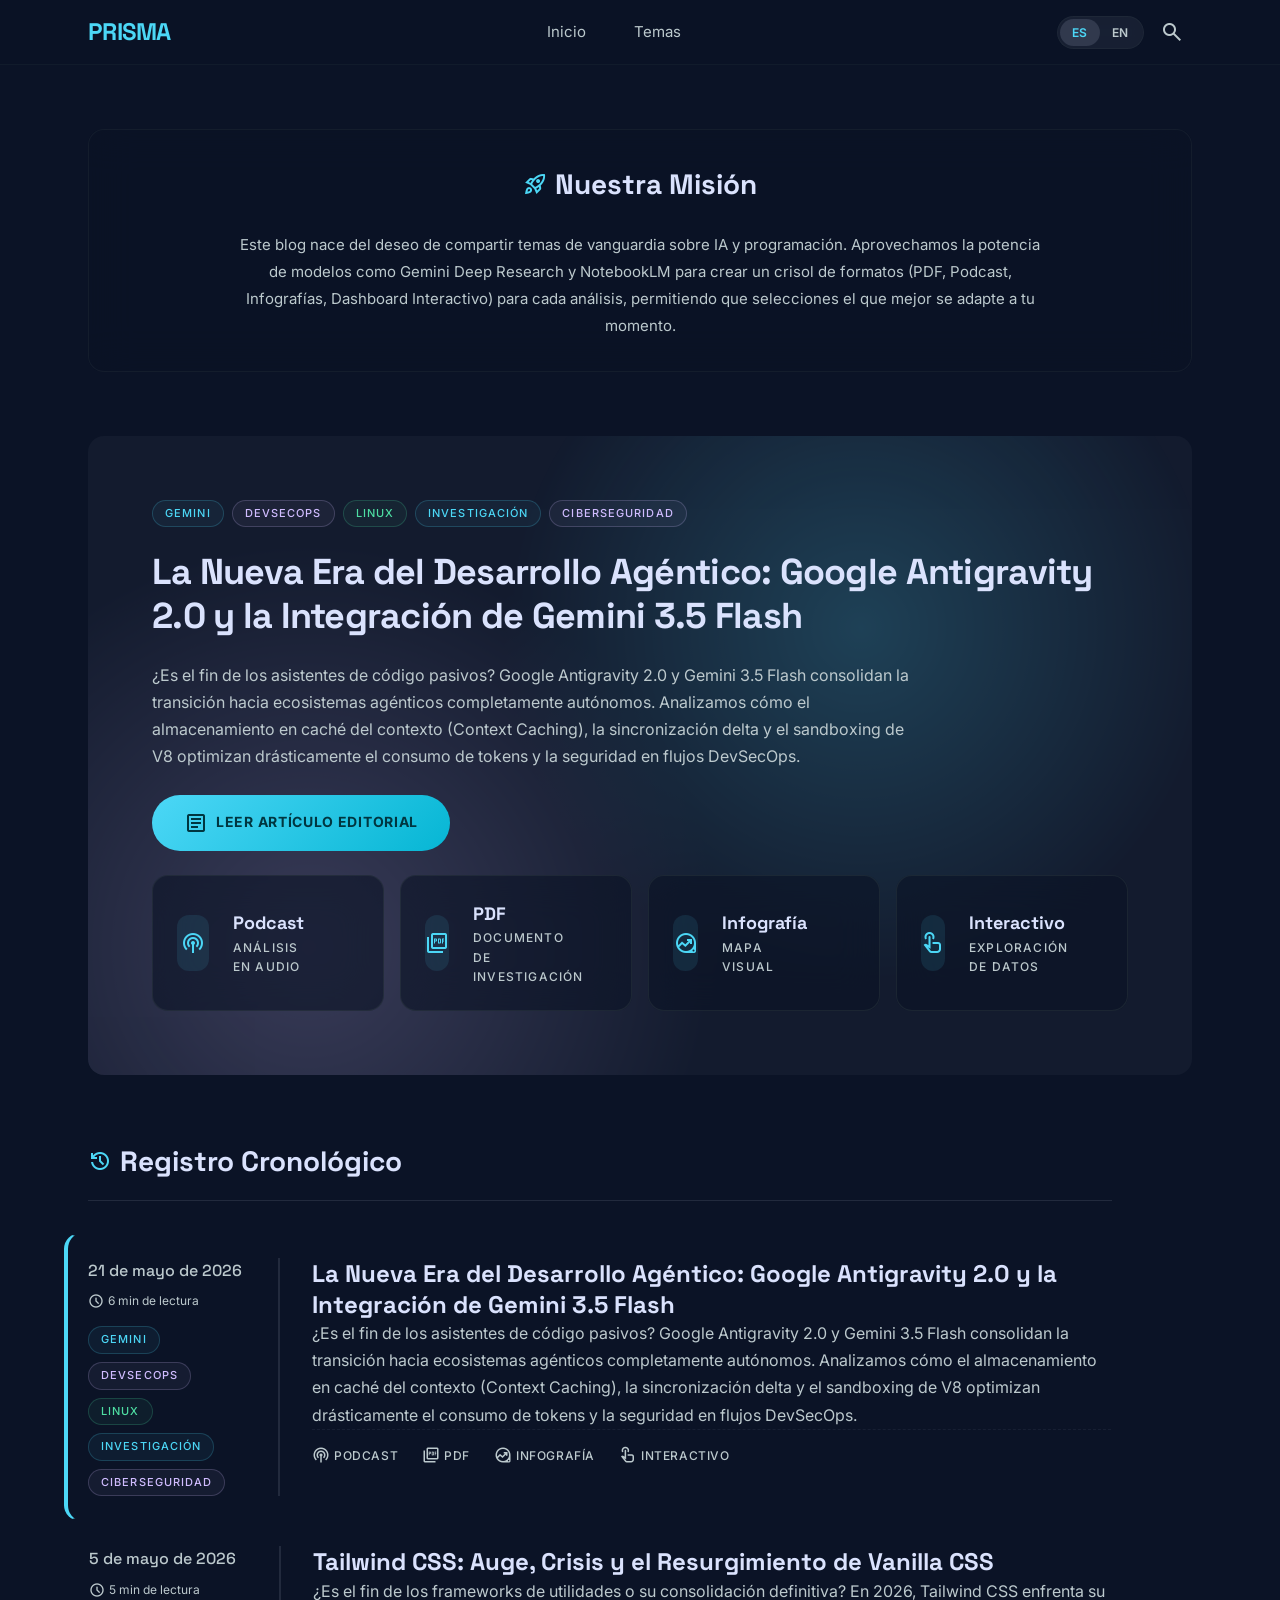
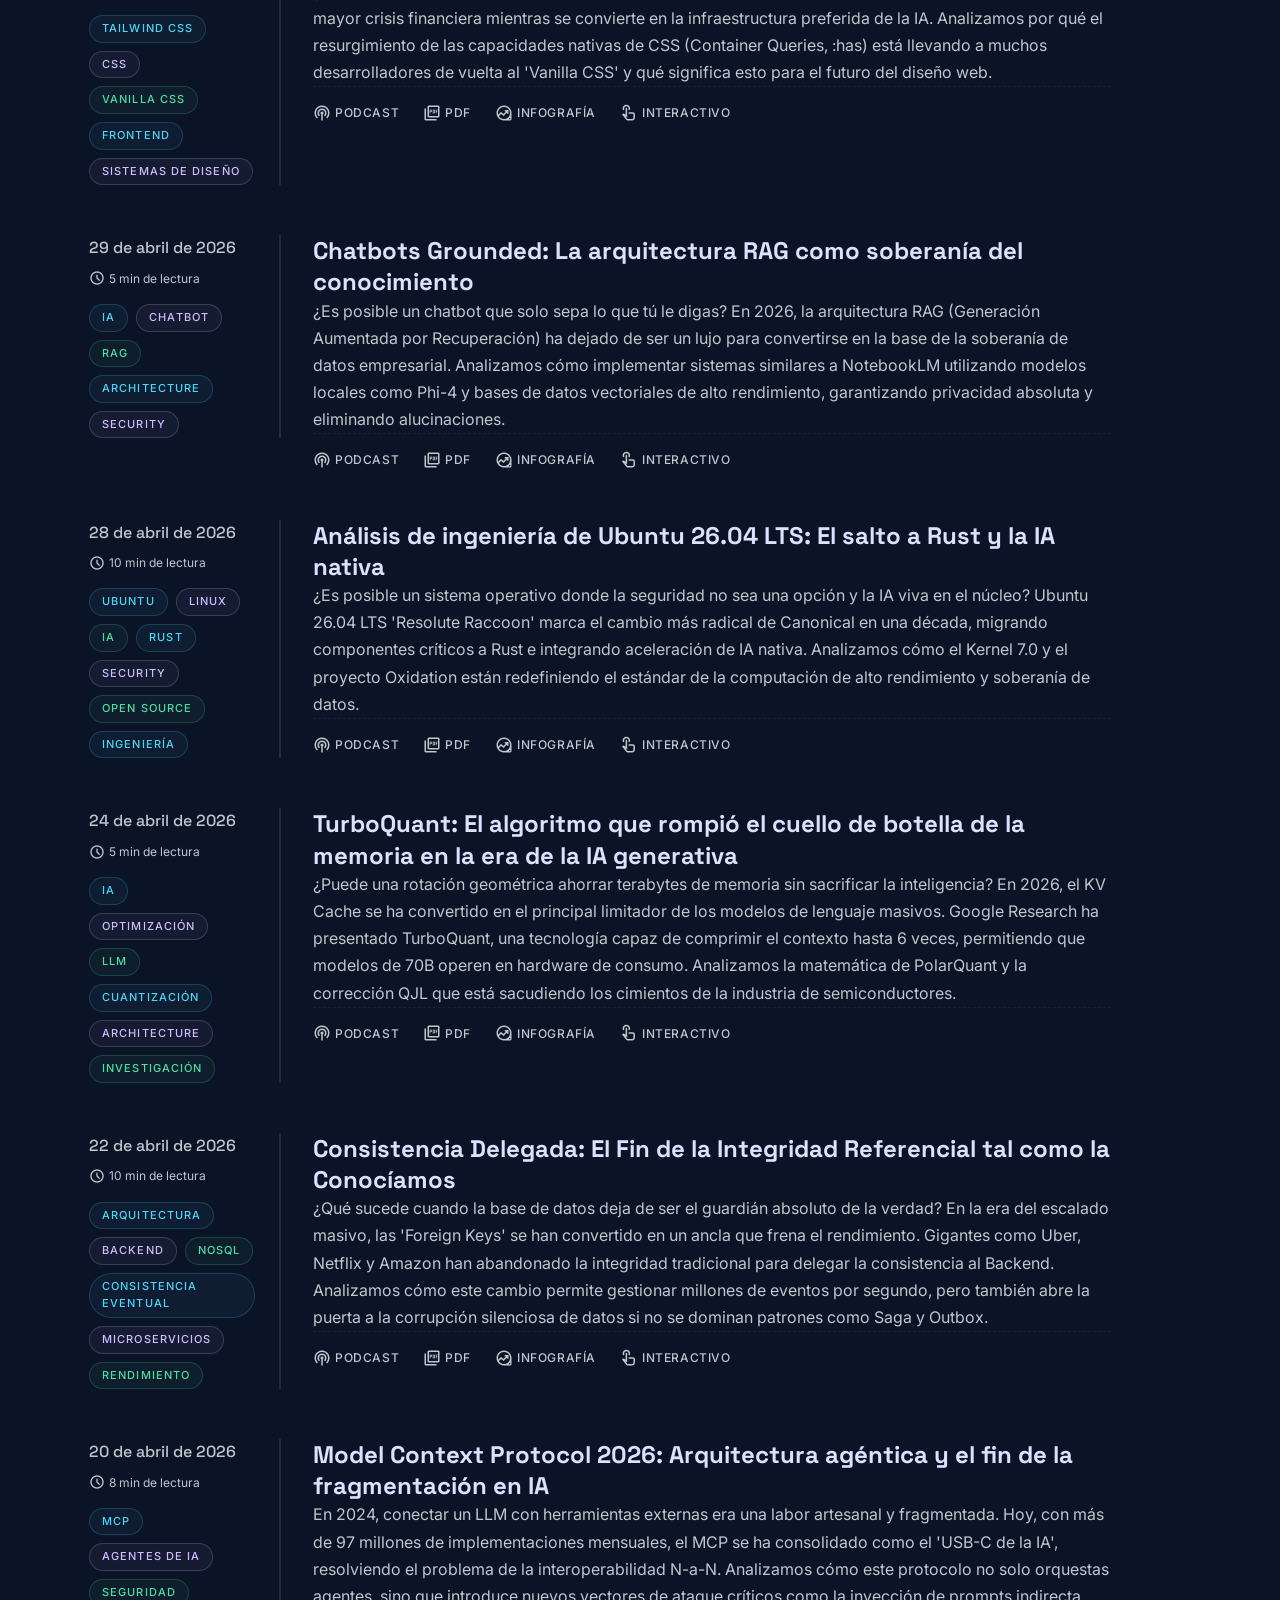
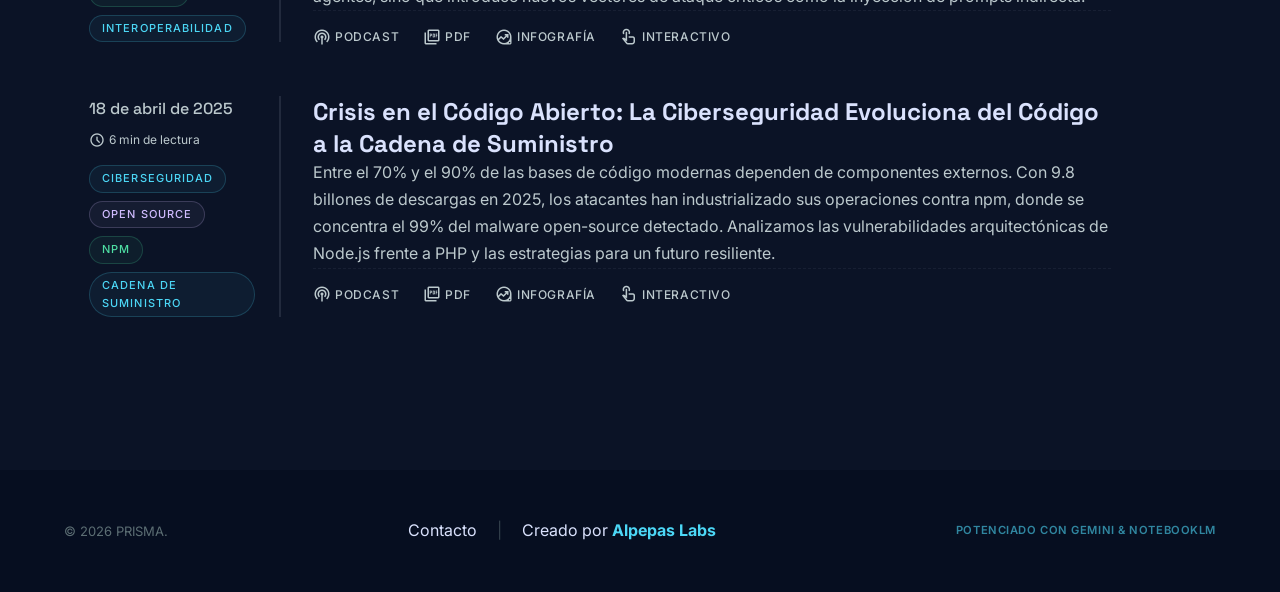
==== commit 59e22250: "feat: add article on Google Antigravity 2.0 and Gemini 3.5 Flash integration with related assets and" ====
--- a/index.html
+++ b/index.html
@@ -40,7 +40,7 @@
   <meta name="theme-color" content="#0a0c10" />
 
   <!-- Styles -->
-  <link rel="stylesheet" href="css/styles.css?v=27" />
+  <link rel="stylesheet" href="css/styles.css?v=28" />
 </head>
 <body data-page="home">
 
@@ -120,7 +120,7 @@
       });
     }
   </script>
-  <script src="js/i18n.js?v=27"></script>
-  <script type="module" src="js/app.js?v=27"></script>
+  <script src="js/i18n.js?v=28"></script>
+  <script type="module" src="js/app.js?v=28"></script>
 </body>
 </html>
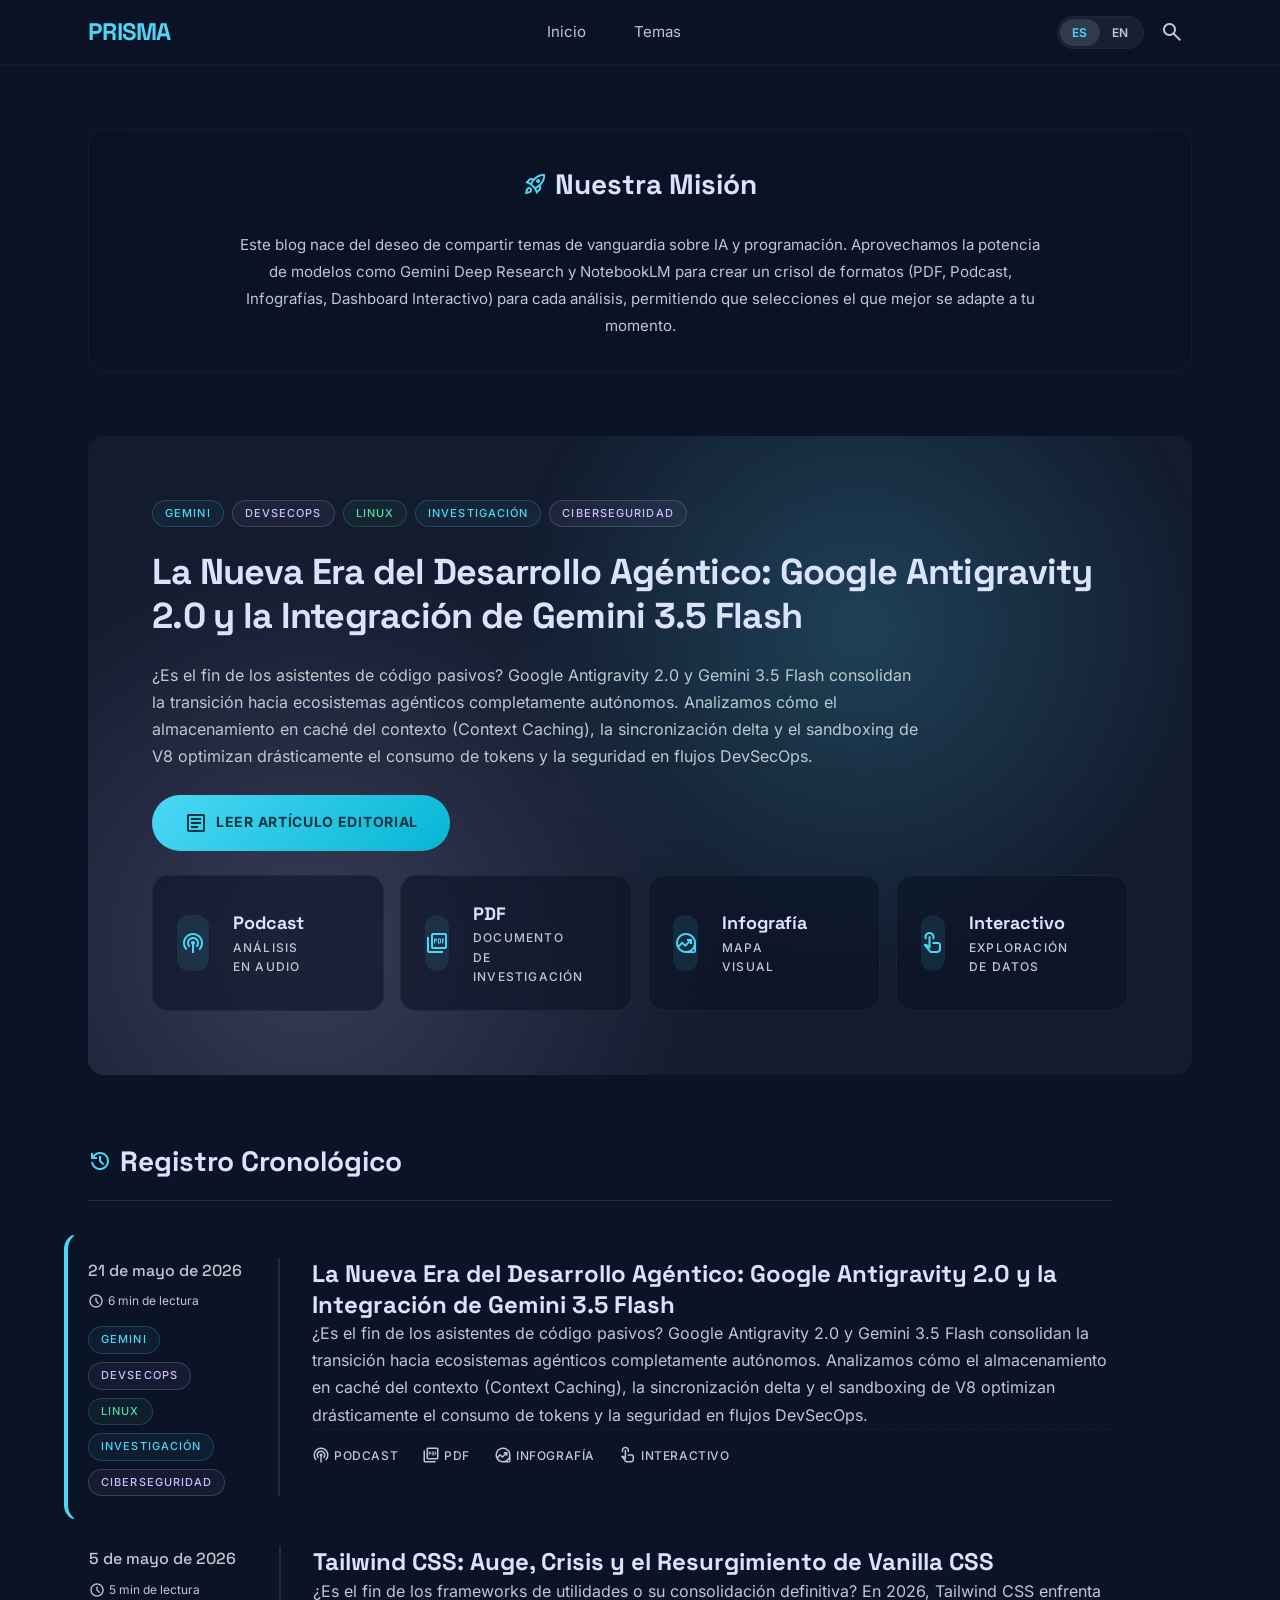
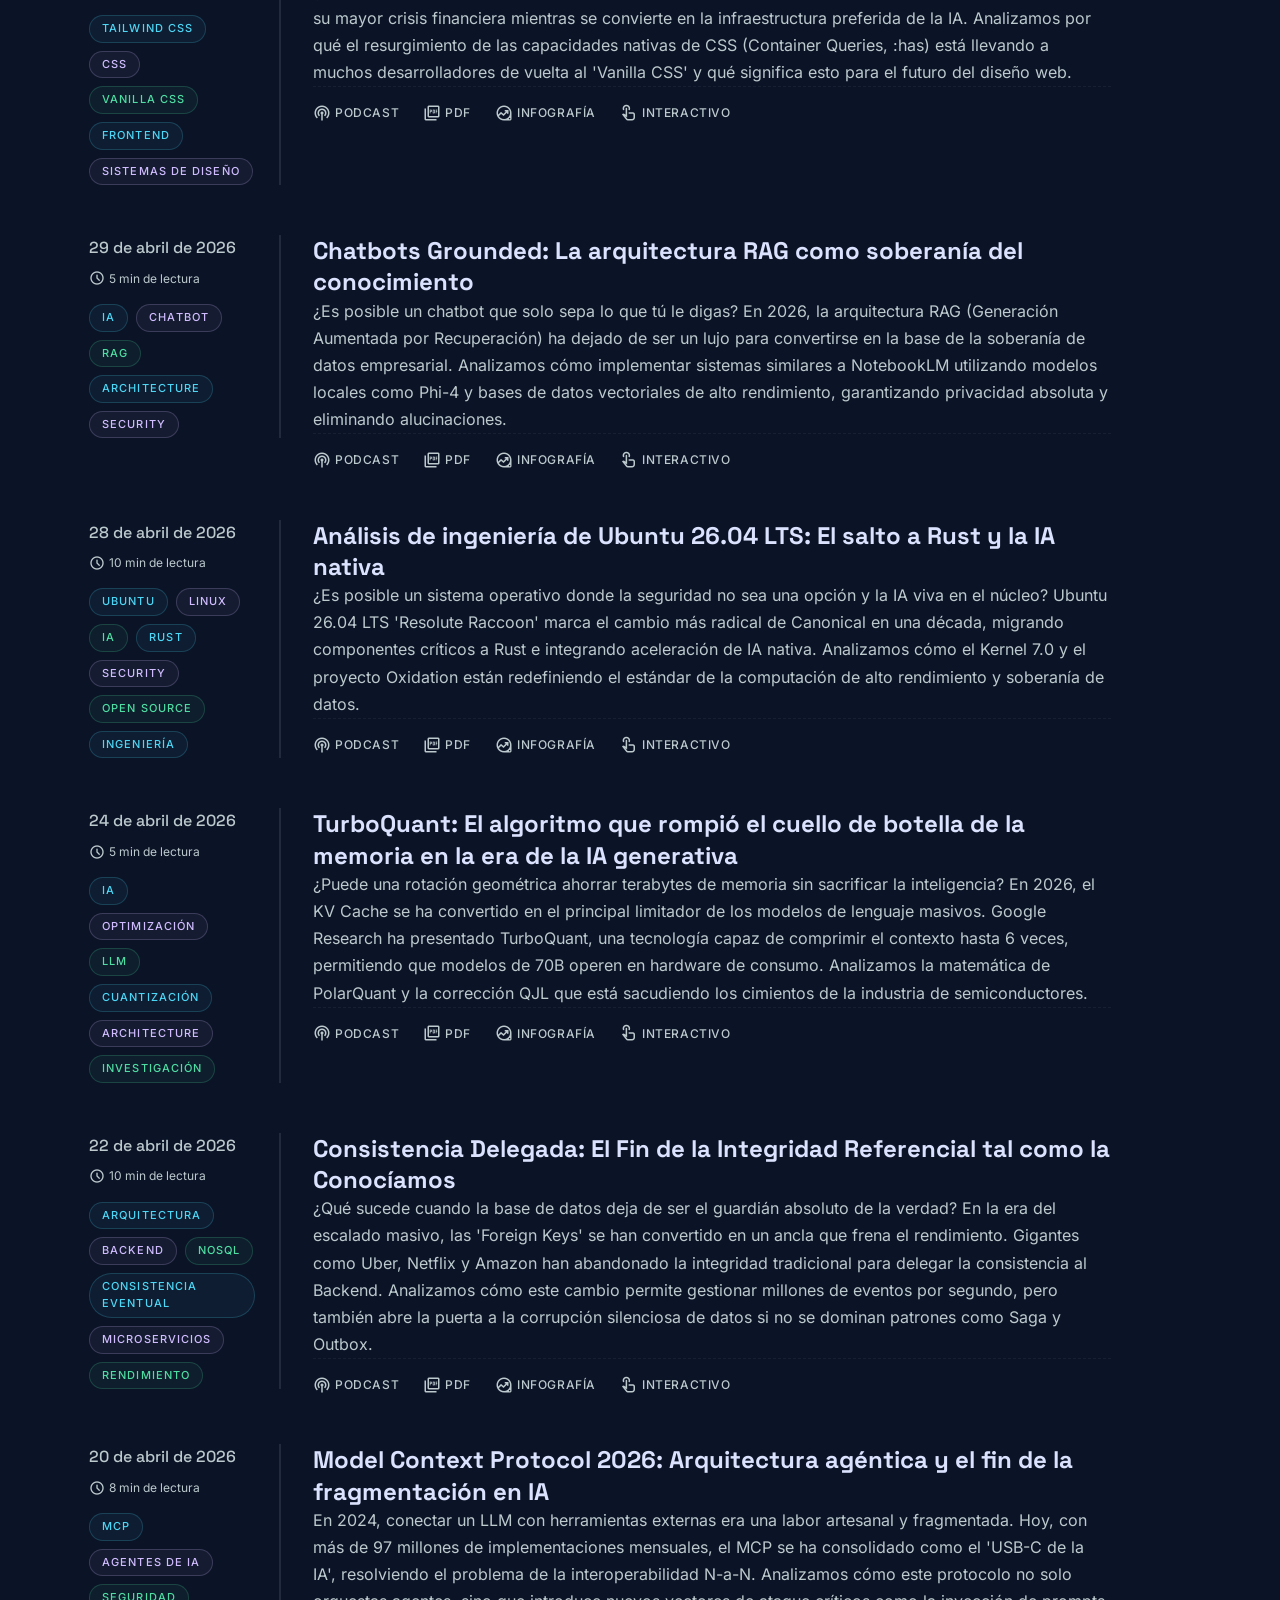
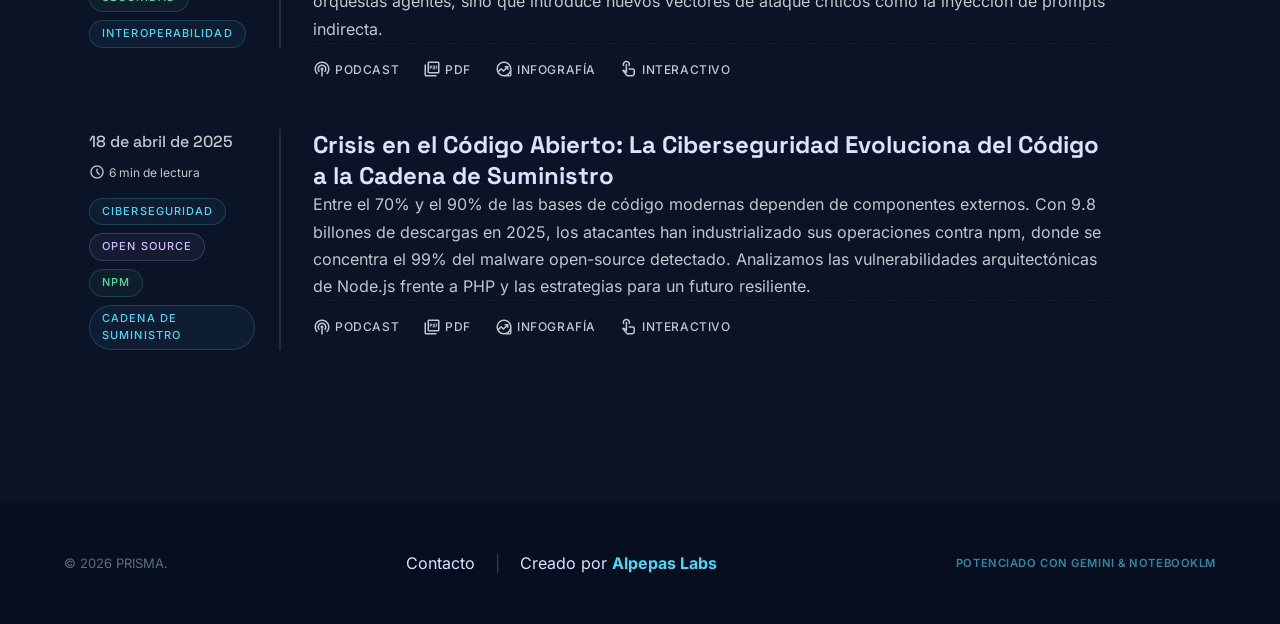
==== commit a6524f1a: "feat: migrate to self-hosted local fonts, update CSP, and increment cache versioning" ====
--- a/index.html
+++ b/index.html
@@ -21,16 +21,7 @@
   <meta name="twitter:description" content="Biblioteca digital de análisis técnicos sobre programación e inteligencia artificial." id="tw-desc" />
   <meta name="twitter:image" content="https://prisma.alpepaslabs.com/assets/logo.png" id="tw-image" />
 
-  <!-- Fonts & Icons -->
-  <link rel="preconnect" href="https://fonts.googleapis.com" />
-  <link rel="preconnect" href="https://fonts.gstatic.com" crossorigin />
-
-  <!-- Fonts -->
-  <link rel="preconnect" href="https://fonts.googleapis.com">
-  <link rel="preconnect" href="https://fonts.gstatic.com" crossorigin>
-  <link href="https://fonts.googleapis.com/css2?family=Inter:wght@400;500;600&family=Space+Grotesk:wght@400;500;600;700&display=swap" rel="stylesheet">
-
-  <link href="https://fonts.googleapis.com/css2?family=Material+Symbols+Outlined:wght,FILL@100..700,0..1&display=swap" rel="stylesheet" />
+  <!-- Fonts loaded locally via css/styles.css -->
 
   <!-- Favicons -->
   <link rel="icon" type="image/png" href="assets/favicon.png?v=1" />
@@ -40,7 +31,7 @@
   <meta name="theme-color" content="#0a0c10" />
 
   <!-- Styles -->
-  <link rel="stylesheet" href="css/styles.css?v=28" />
+  <link rel="stylesheet" href="css/styles.css?v=35" />
 </head>
 <body data-page="home">
 
@@ -113,14 +104,8 @@
   <div id="app-footer"></div>
 
   <!-- Scripts -->
-  <script>
-    if ('serviceWorker' in navigator) {
-      window.addEventListener('load', () => {
-        navigator.serviceWorker.register('/sw.js').catch(err => console.error('SW error', err));
-      });
-    }
-  </script>
-  <script src="js/i18n.js?v=28"></script>
-  <script type="module" src="js/app.js?v=28"></script>
+  <script src="js/sw-register.js?v=35"></script>
+  <script src="js/i18n.js?v=35"></script>
+  <script type="module" src="js/app.js?v=35"></script>
 </body>
 </html>
--- a/css/styles.css
+++ b/css/styles.css
@@ -2,7 +2,78 @@
    PRISMA — Design System "The Neon Library"
    ============================================ */
 
-/* --- Google Fonts --- */
+/* --- Local Fonts --- */
+@font-face {
+  font-family: 'Inter';
+  font-style: normal;
+  font-weight: 400;
+  font-display: swap;
+  src: url('../assets/fonts/inter-400-latin.woff2') format('woff2');
+}
+
+@font-face {
+  font-family: 'Inter';
+  font-style: normal;
+  font-weight: 500;
+  font-display: swap;
+  src: url('../assets/fonts/inter-500-latin.woff2') format('woff2');
+}
+
+@font-face {
+  font-family: 'Inter';
+  font-style: normal;
+  font-weight: 600;
+  font-display: swap;
+  src: url('../assets/fonts/inter-600-latin.woff2') format('woff2');
+}
+
+@font-face {
+  font-family: 'Inter';
+  font-style: normal;
+  font-weight: 700;
+  font-display: swap;
+  src: url('../assets/fonts/inter-700-latin.woff2') format('woff2');
+}
+
+@font-face {
+  font-family: 'Space Grotesk';
+  font-style: normal;
+  font-weight: 400;
+  font-display: swap;
+  src: url('../assets/fonts/space-grotesk-400-latin.woff2') format('woff2');
+}
+
+@font-face {
+  font-family: 'Space Grotesk';
+  font-style: normal;
+  font-weight: 500;
+  font-display: swap;
+  src: url('../assets/fonts/space-grotesk-500-latin.woff2') format('woff2');
+}
+
+@font-face {
+  font-family: 'Space Grotesk';
+  font-style: normal;
+  font-weight: 600;
+  font-display: swap;
+  src: url('../assets/fonts/space-grotesk-600-latin.woff2') format('woff2');
+}
+
+@font-face {
+  font-family: 'Space Grotesk';
+  font-style: normal;
+  font-weight: 700;
+  font-display: swap;
+  src: url('../assets/fonts/space-grotesk-700-latin.woff2') format('woff2');
+}
+
+@font-face {
+  font-family: 'Material Symbols Outlined';
+  font-style: normal;
+  font-weight: 100 700;
+  font-display: swap;
+  src: url('../assets/fonts/material-symbols-outlined.woff2') format('woff2');
+}
 
 
 /* --- Design Tokens --- */
@@ -58,6 +129,7 @@
   --font-headline: 'Space Grotesk', sans-serif;
   --font-body: 'Inter', sans-serif;
   --font-label: 'Inter', sans-serif;
+  --font-display: 'Space Grotesk', sans-serif;
 
   /* Spacing */
   --space-xs: 0.25rem;
@@ -784,6 +856,19 @@
 
 /* Material Symbols config */
 .material-symbols-outlined {
+  font-family: 'Material Symbols Outlined';
+  font-weight: normal;
+  font-style: normal;
+  font-size: 24px;
+  line-height: 1;
+  letter-spacing: normal;
+  text-transform: none;
+  display: inline-block;
+  white-space: nowrap;
+  word-wrap: normal;
+  direction: ltr;
+  -webkit-font-feature-settings: 'liga';
+  -webkit-font-smoothing: antialiased;
   font-variation-settings: 'FILL' 0, 'wght' 400, 'GRAD' 0, 'opsz' 24;
 }
 
